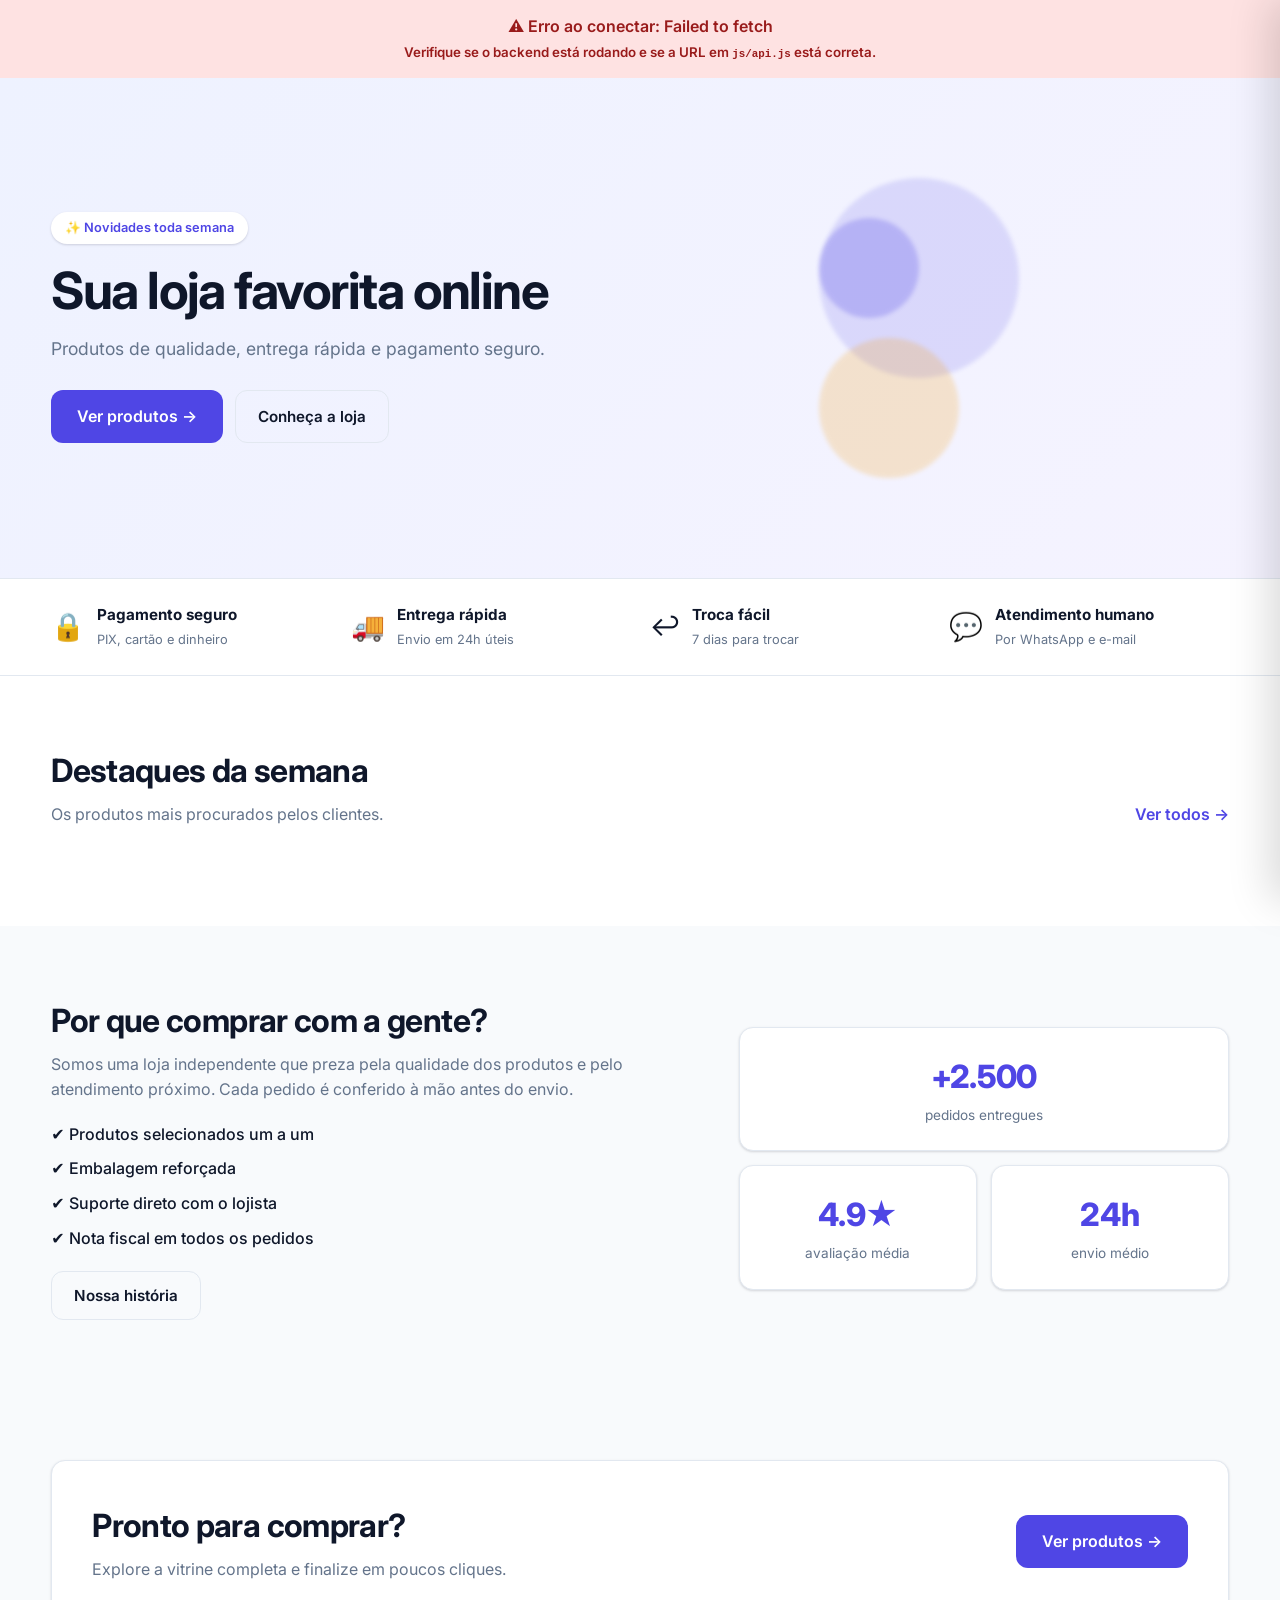
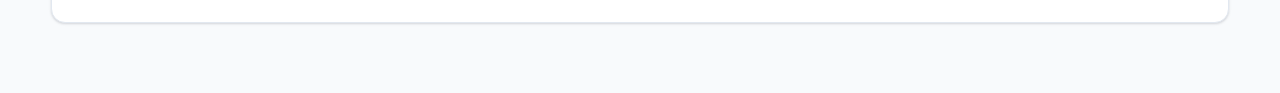
==== index.html @ f55ce015 "Primeira versão do site" ====
<!doctype html>
<html lang="pt-BR">
  <head>
    <meta charset="UTF-8" />
    <meta name="viewport" content="width=device-width, initial-scale=1.0" />
    <title>Início · Minha Loja</title>
    <link rel="preconnect" href="https://fonts.googleapis.com" />
    <link rel="preconnect" href="https://fonts.gstatic.com" crossorigin />
    <link
      href="https://fonts.googleapis.com/css2?family=Inter:wght@400;500;600;700;800&display=swap"
      rel="stylesheet"
    />
    <link rel="stylesheet" href="css/style.css" />
  </head>
  <body data-page="home">
    <header id="app-header"></header>

    <main>
      <section class="hero">
        <div class="container hero-inner">
          <div class="hero-text">
            <span class="badge">✨ Novidades toda semana</span>
            <h1 id="heroTitulo">Sua loja favorita online</h1>
            <p id="heroSlogan" class="muted">
              Produtos de qualidade, entrega rápida e pagamento seguro.
            </p>
            <div class="hero-actions">
              <a href="produtos.html" class="btn btn-lg">Ver produtos →</a>
              <a href="sobre.html" class="btn btn-ghost">Conheça a loja</a>
            </div>
          </div>
          <div class="hero-art" aria-hidden="true">
            <div class="hero-shape"></div>
            <div class="hero-shape s2"></div>
            <div class="hero-shape s3"></div>
          </div>
        </div>
      </section>

      <section class="trust">
        <div class="container trust-grid">
          <div class="trust-item">
            <span class="trust-ico">🔒</span>
            <div>
              <strong>Pagamento seguro</strong
              ><small>PIX, cartão e dinheiro</small>
            </div>
          </div>
          <div class="trust-item">
            <span class="trust-ico">🚚</span>
            <div>
              <strong>Entrega rápida</strong><small>Envio em 24h úteis</small>
            </div>
          </div>
          <div class="trust-item">
            <span class="trust-ico">↩️</span>
            <div>
              <strong>Troca fácil</strong><small>7 dias para trocar</small>
            </div>
          </div>
          <div class="trust-item">
            <span class="trust-ico">💬</span>
            <div>
              <strong>Atendimento humano</strong
              ><small>Por WhatsApp e e-mail</small>
            </div>
          </div>
        </div>
      </section>

      <section class="section">
        <div class="container">
          <div class="section-head">
            <div>
              <h2>Destaques da semana</h2>
              <p class="muted">Os produtos mais procurados pelos clientes.</p>
            </div>
            <a href="produtos.html" class="link">Ver todos →</a>
          </div>
          <div class="grid" id="homeGrid"></div>
        </div>
      </section>

      <section class="section alt">
        <div class="container sobre-mini">
          <div>
            <h2>Por que comprar com a gente?</h2>
            <p class="muted">
              Somos uma loja independente que preza pela qualidade dos produtos
              e pelo atendimento próximo. Cada pedido é conferido à mão antes do
              envio.
            </p>
            <ul class="checks">
              <li>✔ Produtos selecionados um a um</li>
              <li>✔ Embalagem reforçada</li>
              <li>✔ Suporte direto com o lojista</li>
              <li>✔ Nota fiscal em todos os pedidos</li>
            </ul>
            <a href="sobre.html" class="btn btn-ghost">Nossa história</a>
          </div>
          <div class="sobre-mini-art">
            <div class="stat">
              <strong>+2.500</strong><small>pedidos entregues</small>
            </div>
            <div class="stat">
              <strong>4.9★</strong><small>avaliação média</small>
            </div>
            <div class="stat">
              <strong>24h</strong><small>envio médio</small>
            </div>
          </div>
        </div>
      </section>

      <section class="section cta-section">
        <div class="container cta-box">
          <div>
            <h2>Pronto para comprar?</h2>
            <p class="muted">
              Explore a vitrine completa e finalize em poucos cliques.
            </p>
          </div>
          <a href="produtos.html" class="btn btn-lg">Ver produtos →</a>
        </div>
      </section>
    </main>

    <footer id="app-footer"></footer>
    <aside class="cart-drawer" id="cartDrawer" aria-hidden="true"></aside>
    <div class="overlay" id="overlay"></div>
    <div class="modal" id="modal" aria-hidden="true">
      <div class="modal-box" id="modalBox"></div>
    </div>

    <script src="js/api.js"></script>
    <script src="js/app.js"></script>
  </body>
</html>
---- css/style.css ----
/* ============ VARIÁVEIS ============ */
:root{
  --primaria:#4f46e5;
  --primaria-dark:#4338ca;
  --primaria-soft:#eef2ff;
  --destaque:#f59e0b;
  --sucesso:#10b981;
  --perigo:#ef4444;
  --bg:#ffffff;
  --bg-soft:#f8fafc;
  --bg-alt:#f1f5f9;
  --texto:#0f172a;
  --muted:#64748b;
  --borda:#e2e8f0;
  --raio:14px;
  --raio-sm:10px;
  --sombra-sm:0 1px 2px rgba(15,23,42,.06),0 1px 3px rgba(15,23,42,.1);
  --sombra:0 10px 30px rgba(15,23,42,.08);
  --sombra-lg:0 20px 50px rgba(15,23,42,.12);
  --trans:.2s ease;
}

*{box-sizing:border-box;margin:0;padding:0}
html{scroll-behavior:smooth}
body{
  font-family:'Inter',system-ui,-apple-system,"Segoe UI",Roboto,sans-serif;
  color:var(--texto);
  background:var(--bg);
  line-height:1.55;
  -webkit-font-smoothing:antialiased;
  /* CORREÇÃO CRÍTICA: Força o footer para o final da página */
  display: flex;
  flex-direction: column;
  min-height: 100vh;
}
main { flex: 1 0 auto; } /* Empurra o footer para baixo */

img{max-width:100%;display:block}
a{color:inherit;text-decoration:none}
button{font-family:inherit}
.container{width:min(1180px,92%);margin-inline:auto}
.muted{color:var(--muted)}
.small{font-size:.85rem}
.link{color:var(--primaria);font-weight:600;transition:var(--trans)}
.link:hover{color:var(--primaria-dark)}

/* ============ HEADER ============ */
.header{position:sticky;top:0;z-index:50;background:rgba(255,255,255,.92);backdrop-filter:blur(10px);border-bottom:1px solid var(--borda)}
.header-inner{display:flex;align-items:center;justify-content:space-between;gap:16px;padding:14px 0}
.logo{font-weight:800;font-size:1.35rem;color:var(--primaria);letter-spacing:-.02em}
.nav{display:flex;gap:4px;align-items:center}
.nav a{padding:9px 14px;border-radius:10px;font-weight:500;color:var(--muted);transition:var(--trans);font-size:.95rem}
.nav a:hover{background:var(--bg-soft);color:var(--texto)}
.nav a.active{background:var(--primaria-soft);color:var(--primaria);font-weight:600}
.cart-btn{position:relative;background:var(--primaria);color:#fff;border:0;border-radius:10px;padding:10px 16px;font-weight:600;cursor:pointer;transition:var(--trans);font-size:.95rem;display:flex;align-items:center;gap:8px}
.cart-btn:hover{background:var(--primaria-dark)}
.cart-count{background:#fff;color:var(--primaria);border-radius:999px;padding:1px 8px;font-size:.8rem;font-weight:700;min-width:22px;text-align:center}

/* ============ BOTÕES ============ */
.btn{display:inline-flex;align-items:center;justify-content:center;gap:8px;background:var(--primaria);color:#fff;border:0;padding:12px 22px;border-radius:12px;font-weight:600;cursor:pointer;transition:var(--trans);font-size:.95rem;text-align:center}
.btn:hover{background:var(--primaria-dark);transform:translateY(-1px);box-shadow:var(--sombra)}
.btn-lg{padding:14px 26px;font-size:1rem}
.btn-ghost{background:transparent;color:var(--texto);border:1px solid var(--borda)}
.btn-ghost:hover{background:var(--bg-soft);transform:none;box-shadow:none}
.btn-block{width:100%}
.btn:disabled{background:#cbd5e1;cursor:not-allowed;transform:none;box-shadow:none}
.btn-sm{padding:8px 14px;font-size:.85rem}

/* ============ HERO ============ */
.hero{background:linear-gradient(135deg,#eef2ff 0%,#f5f3ff 100%);padding:80px 0;overflow:hidden;position:relative}
.hero-inner{display:grid;grid-template-columns:1.1fr .9fr;gap:40px;align-items:center}
.badge{display:inline-block;background:#fff;color:var(--primaria);padding:6px 14px;border-radius:999px;font-size:.8rem;font-weight:600;margin-bottom:18px;box-shadow:var(--sombra-sm)}
.hero h1{font-size:clamp(2rem,4.5vw,3.2rem);line-height:1.1;letter-spacing:-.03em;margin-bottom:16px}
.hero p{font-size:1.1rem;margin-bottom:28px;max-width:500px}
.hero-actions{display:flex;gap:12px;flex-wrap:wrap}
.hero-art{position:relative;height:340px}
.hero-shape{position:absolute;border-radius:50%;filter:blur(2px);opacity:.9;animation:float 6s ease-in-out infinite;width:200px;height:200px;background:var(--primaria);top:20px;left:20%;opacity:.15}
.hero-shape.s2{width:140px;height:140px;background:var(--destaque);top:180px;right:10%;animation-delay:1s;opacity:.2}
.hero-shape.s3{width:100px;height:100px;background:var(--primaria);top:60px;right:30%;animation-delay:2s;opacity:.25}
@keyframes float{0%,100%{transform:translateY(0)}50%{transform:translateY(-15px)}}

/* ============ TRUST ============ */
.trust{border-top:1px solid var(--borda);border-bottom:1px solid var(--borda);background:#fff;padding:24px 0}
.trust-grid{display:grid;grid-template-columns:repeat(auto-fit,minmax(200px,1fr));gap:20px}
.trust-item{display:flex;align-items:center;gap:12px}
.trust-ico{font-size:1.7rem}
.trust-item strong{display:block;font-size:.95rem}
.trust-item small{color:var(--muted);font-size:.8rem}

/* ============ SEÇÕES ============ */
.section{padding:70px 0}
.section.alt{background:var(--bg-soft)}
.section-head{display:flex;justify-content:space-between;align-items:end;gap:20px;margin-bottom:30px;flex-wrap:wrap}
.section h2{font-size:clamp(1.5rem,3vw,2rem);letter-spacing:-.02em;margin-bottom:6px}
.section-head p{margin-top:2px}

/* ============ GRID PRODUTOS ============ */
.grid{display:grid;grid-template-columns:repeat(auto-fill,minmax(240px,1fr));gap:22px}
.card{border:1px solid var(--borda);border-radius:var(--raio);overflow:hidden;background:#fff;display:flex;flex-direction:column;cursor:pointer;transition:var(--trans)}
.card:hover{box-shadow:var(--sombra);transform:translateY(-3px);border-color:#c7d2fe}
.card-img{position:relative;aspect-ratio:1/1;background:linear-gradient(135deg,#eef2ff,#e0e7ff);overflow:hidden}
.card-img .ph{position:absolute;inset:0;display:flex;align-items:center;justify-content:center;font-size:3rem;font-weight:800;color:var(--primaria);opacity:.35}
.card-img img{position:absolute;inset:0;width:100%;height:100%;object-fit:cover;transition:var(--trans)}
.card:hover .card-img img{transform:scale(1.04)}
.tag{position:absolute;top:10px;right:10px;background:var(--perigo);color:#fff;padding:4px 10px;border-radius:999px;font-size:.75rem;font-weight:700}
.card-body{padding:16px;display:flex;flex-direction:column;gap:6px;flex:1}
.cat{font-size:.7rem;text-transform:uppercase;letter-spacing:.5px;color:var(--primaria);font-weight:700}
.card-body h3{font-size:1rem;line-height:1.3}
.desc{font-size:.85rem;color:var(--muted);display:-webkit-box;-webkit-line-clamp:2;-webkit-box-orient:vertical;overflow:hidden}
.card-foot{display:flex;justify-content:space-between;align-items:center;margin-top:auto;padding-top:10px;gap:8px}
.card-foot strong{font-size:1.2rem;color:var(--texto);font-weight:800}
.vazio{color:var(--muted);text-align:center;padding:40px}

/* ============ SOBRE MINI ============ */
.sobre-mini{display:grid;grid-template-columns:1.3fr 1fr;gap:50px;align-items:center}
.checks{list-style:none;margin:20px 0;display:flex;flex-direction:column;gap:10px}
.checks li{font-weight:500;color:var(--texto)}
.sobre-mini-art{display:grid;grid-template-columns:1fr 1fr;gap:14px}
.stat{background:#fff;border:1px solid var(--borda);border-radius:var(--raio);padding:24px;text-align:center;box-shadow:var(--sombra-sm)}
.stat:first-child{grid-column:1/-1}
.stat strong{display:block;font-size:2rem;color:var(--primaria);font-weight:800;letter-spacing:-.02em}
.stat small{color:var(--muted);font-size:.85rem}

/* ============ CTA ============ */
.cta-section{background:var(--bg-soft)}
.cta-box{display:flex;justify-content:space-between;align-items:center;gap:24px;background:#fff;padding:40px;border-radius:var(--raio);border:1px solid var(--borda);box-shadow:var(--sombra-sm);flex-wrap:wrap}

/* ============ PAGE HEAD ============ */
.page-head{background:var(--bg-soft);border-bottom:1px solid var(--borda);padding:50px 0 40px}
.page-head h1{font-size:clamp(1.8rem,3.5vw,2.6rem);letter-spacing:-.03em;margin-bottom:8px}
.page-head p{font-size:1.05rem}

/* ============ FILTROS ============ */
.filters{display:flex;gap:12px;flex-wrap:wrap;margin-bottom:20px}
.search-wrap{position:relative;flex:1;min-width:240px}
.search-ico{position:absolute;left:14px;top:50%;transform:translateY(-50%);opacity:.6}
.search-wrap input{width:100%;padding:12px 14px 12px 40px;border:1px solid var(--borda);border-radius:12px;font-size:.95rem;background:#fff;font-family:inherit}
.filters select{padding:12px 14px;border:1px solid var(--borda);border-radius:12px;font-size:.95rem;background:#fff;font-family:inherit;min-width:200px}
.filters input:focus,.filters select:focus{outline:2px solid var(--primaria);outline-offset:1px;border-color:transparent}

/* ============ SOBRE PAGE ============ */
.sobre-grid{display:grid;grid-template-columns:1.5fr 1fr;gap:50px;align-items:start}
.sobre-text h2{margin:30px 0 12px}
.sobre-text h2:first-child{margin-top:0}
.sobre-text p{color:#334155;margin-bottom:14px;line-height:1.7}
.values{display:grid;grid-template-columns:1fr 1fr;gap:14px;margin-top:20px}
.value{background:#fff;border:1px solid var(--borda);border-radius:var(--raio);padding:18px}
.value strong{display:block;margin-bottom:6px;color:var(--primaria)}
.value p{font-size:.9rem;margin:0;color:var(--muted)}
.sobre-aside{display:flex;flex-direction:column;gap:20px;position:sticky;top:90px}
.aside-card{background:#fff;border:1px solid var(--borda);border-radius:var(--raio);padding:22px;box-shadow:var(--sombra-sm)}
.aside-card h3{margin-bottom:14px;font-size:1.05rem}
.stats-list{list-style:none}
.stats-list li{display:flex;justify-content:space-between;padding:10px 0;border-bottom:1px solid var(--borda)}
.stats-list li:last-child{border:0}
.stats-list strong{color:var(--primaria);font-weight:800}
.aside-card p{margin-bottom:12px}

/* ============ BLOG ============ */
.blog-grid{display:grid;grid-template-columns:repeat(auto-fill,minmax(320px,1fr));gap:24px}
.post{background:#fff;border:1px solid var(--borda);border-radius:var(--raio);padding:26px;transition:var(--trans);display:flex;flex-direction:column}
.post:hover{box-shadow:var(--sombra);transform:translateY(-2px);border-color:#c7d2fe}
.post-meta{display:flex;gap:10px;align-items:center;margin-bottom:10px;font-size:.8rem;color:var(--muted)}
.post-meta .dot{width:4px;height:4px;background:var(--muted);border-radius:50%}
.post h3{margin-bottom:10px;font-size:1.15rem;line-height:1.35;letter-spacing:-.01em}
.post p{color:var(--muted);font-size:.92rem;flex:1}
.post-actions{margin-top:16px}
.post-actions button{background:none;border:0;color:var(--primaria);font-weight:600;cursor:pointer;padding:0;font-size:.9rem;transition:var(--trans)}
.post-actions button:hover{color:var(--primaria-dark)}

/* ============ CONTATO ============ */
.contato-grid{display:grid;grid-template-columns:1fr 1.3fr;gap:40px;align-items:start}
.contato-info{display:flex;flex-direction:column;gap:12px}
.info-card{display:flex;gap:14px;align-items:center;background:#fff;border:1px solid var(--borda);border-radius:var(--raio);padding:16px 18px;transition:var(--trans);cursor:pointer}
.info-card:hover{box-shadow:var(--sombra-sm);border-color:#c7d2fe}
.info-ico{font-size:1.5rem;flex-shrink:0}
.info-card strong{display:block;font-size:.95rem;margin-bottom:2px}
.info-card small{color:var(--muted);font-size:.83rem}
.form-card{background:#fff;border:1px solid var(--borda);border-radius:var(--raio);padding:30px;box-shadow:var(--sombra-sm)}
.form-card h2{margin-bottom:8px}
.field{display:flex;flex-direction:column;gap:6px;margin-bottom:14px}
.field label{font-size:.85rem;font-weight:600;color:var(--texto)}
.field input,.field textarea,.field select{padding:11px 14px;border:1px solid var(--borda);border-radius:10px;font-size:.95rem;font-family:inherit;background:#fff;transition:var(--trans);resize:vertical;width:100%}
.field input:focus,.field textarea:focus,.field select:focus{outline:none;border-color:var(--primaria);box-shadow:0 0 0 3px rgba(79,70,229,.12)}
.form-row{display:grid;grid-template-columns:1fr 1fr;gap:14px}

.faq{display:flex;flex-direction:column;gap:10px}
.faq details{background:#fff;border:1px solid var(--borda);border-radius:12px;padding:16px 20px;transition:var(--trans)}
.faq details[open]{box-shadow:var(--sombra-sm);border-color:#c7d2fe}
.faq summary{cursor:pointer;font-weight:600;list-style:none;display:flex;justify-content:space-between;align-items:center}
.faq summary::-webkit-details-marker{display:none}
.faq summary::after{content:"＋";font-size:1.1rem;color:var(--primaria);font-weight:700}
.faq details[open] summary::after{content:"−"}
.faq p{margin-top:12px;color:var(--muted);font-size:.92rem;line-height:1.6}

/* ============ CHECKOUT ============ */
.checkout-grid{display:grid;grid-template-columns:1.6fr 1fr;gap:24px;align-items:start}
.checkout-main{display:flex;flex-direction:column;gap:18px}
.checkout-card{background:#fff;border:1px solid var(--borda);border-radius:var(--raio);padding:24px;box-shadow:var(--sombra-sm)}
.checkout-card h2{font-size:1.1rem;margin-bottom:18px;letter-spacing:-.01em}

.co-item{display:flex;gap:14px;align-items:center;padding:12px 0;border-bottom:1px solid var(--borda)}
.co-item:last-child{border:0}
.co-item-img{width:60px;height:60px;border-radius:10px;background:linear-gradient(135deg,#eef2ff,#e0e7ff);flex-shrink:0;display:flex;align-items:center;justify-content:center;font-weight:800;color:var(--primaria);font-size:1.3rem;overflow:hidden}
.co-item-img img{width:100%;height:100%;object-fit:cover}
.co-item-info{flex:1}
.co-item-info strong{display:block;font-size:.95rem;margin-bottom:2px}
.co-item-info small{color:var(--muted);font-size:.83rem}
.co-item-price{font-weight:700}
.co-item-actions{display:flex;gap:4px;margin-top:6px}

.pay-grid{display:grid;grid-template-columns:repeat(auto-fit,minmax(140px,1fr));gap:10px}
.pay-grid.two{grid-template-columns:1fr 1fr}
.pay-opt{display:flex;gap:10px;align-items:center;border:1.5px solid var(--borda);border-radius:12px;padding:14px;cursor:pointer;transition:var(--trans);position:relative}
.pay-opt:hover{border-color:#c7d2fe;background:var(--bg-soft)}
.pay-opt input{position:absolute;opacity:0;pointer-events:none}
.pay-opt input:checked ~ .pay-ico{transform:scale(1.1)}
.pay-opt:has(input:checked){border-color:var(--primaria);background:var(--primaria-soft)}
.pay-ico{font-size:1.6rem;flex-shrink:0;transition:var(--trans)}
.pay-opt strong{display:block;font-size:.9rem}
.pay-opt small{color:var(--muted);font-size:.75rem}

.checkout-summary{background:#fff;border:1px solid var(--borda);border-radius:var(--raio);padding:24px;box-shadow:var(--sombra-sm);position:sticky;top:90px}
.checkout-summary h2{font-size:1.1rem;margin-bottom:16px}
.summary-row{display:flex;justify-content:space-between;padding:10px 0;color:var(--muted);font-size:.9rem;border-bottom:1px solid var(--borda)}
.summary-total{display:flex;justify-content:space-between;padding:16px 0;font-size:1.15rem;margin-bottom:12px}
.summary-total strong{font-size:1.4rem;color:var(--primaria)}

/* ============ CARRINHO DRAWER ============ */
.cart-drawer {
  position: fixed;
  top: 0;
  right: 0;
  height: 100vh;
  width: min(420px, 100%);
  background: #fff;
  z-index: 9999; /* Fica acima de tudo */
  display: flex;
  flex-direction: column;
  box-shadow: -10px 0 40px rgba(0,0,0,.15);
  transform: translateX(100%);
  transition: transform .3s ease;
}
.cart-drawer.open { transform: translateX(0); }

.cart-header { display: flex; justify-content: space-between; align-items: center; padding: 20px 22px; border-bottom: 1px solid var(--borda); }
.cart-header h3 { font-size: 1.1rem; }
.cart-header button { background: none; border: 0; font-size: 1.3rem; cursor: pointer; color: var(--muted); }
.cart-items { flex: 1; overflow-y: auto; padding: 16px 22px; display: flex; flex-direction: column; gap: 14px; }
.cart-item { display: flex; justify-content: space-between; align-items: center; gap: 10px; border-bottom: 1px solid var(--borda); padding-bottom: 12px; }
.cart-item small { display: block; color: var(--muted); font-size: .8rem; }
.qty { display: flex; align-items: center; gap: 6px; }
.qty button { width: 28px; height: 28px; border: 1px solid var(--borda); border-radius: 8px; background: #fff; cursor: pointer; font-weight: 700; transition: var(--trans); }
.qty button:hover { background: var(--bg-soft); }
.qty .del { color: var(--perigo); }
.cart-footer { padding: 18px 22px; border-top: 1px solid var(--borda); display: flex; flex-direction: column; gap: 10px; }
.cart-footer strong { font-size: 1.2rem; }

/* ============ OVERLAY / MODAL ============ */
.overlay { position: fixed; inset: 0; background: rgba(15,23,42,.6); z-index: 9998; opacity: 0; pointer-events: none; transition: .3s; }
.overlay.show { opacity: 1; pointer-events: auto; }

.modal { position: fixed; inset: 0; background: rgba(15,23,42,.6); z-index: 10000; display: flex; align-items: center; justify-content: center; padding: 20px; opacity: 0; pointer-events: none; transition: .25s; }
.modal.open { opacity: 1; pointer-events: auto; }
.modal-box { background: #fff; border-radius: var(--raio); max-width: 560px; width: 100%; max-height: 90vh; overflow-y: auto; padding: 28px; position: relative; display: flex; flex-direction: column; gap: 10px; box-shadow: var(--sombra-lg); }
.modal-box img { border-radius: var(--raio); max-height: 320px; object-fit: cover; width: 100%; }
.modal-close { position: absolute; top: 12px; right: 16px; background: none; border: 0; font-size: 1.3rem; cursor: pointer; color: var(--muted); }
.modal-box .preco { font-size: 1.5rem; font-weight: 800; color: var(--texto); margin: 6px 0; }
.estoque { font-size: .85rem; color: var(--muted); }

/* ============ FOOTER ============ */
.footer {
  background: #0f172a;
  color: #94a3b8;
  padding: 50px 0 24px;
  margin-top: auto; /* Empurra o footer para baixo se a página for curta */
  width: 100%;
}
.footer-grid{display:grid;grid-template-columns:1.5fr 1fr 1fr 1fr;gap:40px;margin-bottom:36px}
.footer h4{color:#fff;font-size:1rem;margin-bottom:14px}
.footer p{font-size:.88rem;line-height:1.6}
.footer ul{list-style:none;display:flex;flex-direction:column;gap:8px}
.footer ul a{font-size:.9rem;transition:var(--trans)}
.footer ul a:hover{color:#fff}
.footer-bottom{border-top:1px solid #1e293b;padding-top:22px;text-align:center;font-size:.85rem}

/* ============ RESPONSIVO ============ */
@media(max-width:900px){
  .hero-inner{grid-template-columns:1fr}
  .hero-art{display:none}
  .sobre-mini,.sobre-grid,.contato-grid,.checkout-grid{grid-template-columns:1fr}
  .sobre-aside,.checkout-summary{position:static}
  .footer-grid{grid-template-columns:1fr 1fr}
  .values{grid-template-columns:1fr}
}
@media(max-width:768px){
  .nav{display:none}
  .hero{padding:50px 0}
  .section{padding:50px 0}
  .form-row{grid-template-columns:1fr}
  .cta-box{padding:28px;flex-direction:column;align-items:flex-start}
  .footer-grid{grid-template-columns:1fr;gap:28px}
}
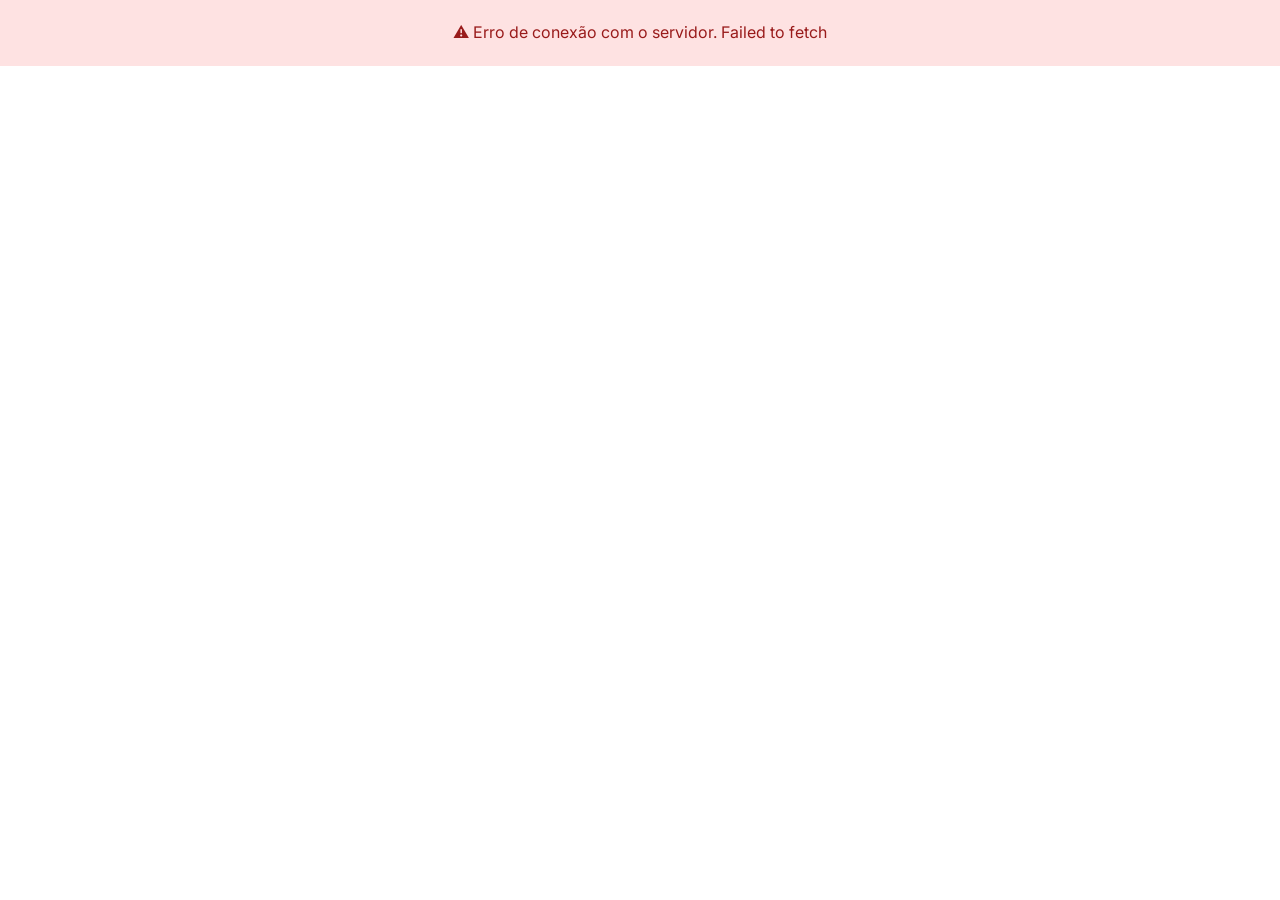
==== commit 5f585b81: "Melhorias visuais no frontend e correção de responsividade" ====
--- a/index.html
+++ b/index.html
@@ -6,10 +6,7 @@
     <title>Início · Minha Loja</title>
     <link rel="preconnect" href="https://fonts.googleapis.com" />
     <link rel="preconnect" href="https://fonts.gstatic.com" crossorigin />
-    <link
-      href="https://fonts.googleapis.com/css2?family=Inter:wght@400;500;600;700;800&display=swap"
-      rel="stylesheet"
-    />
+    <link href="https://fonts.googleapis.com/css2?family=Inter:wght@400;500;600;700;800&display=swap" rel="stylesheet" />
     <link rel="stylesheet" href="css/style.css" />
   </head>
   <body data-page="home">
@@ -26,13 +23,8 @@
             </p>
             <div class="hero-actions">
               <a href="produtos.html" class="btn btn-lg">Ver produtos →</a>
-              <a href="sobre.html" class="btn btn-ghost">Conheça a loja</a>
+              <a href="sobre.html" class="btn btn-ghost btn-lg">Conheça a loja</a>
             </div>
-          </div>
-          <div class="hero-art" aria-hidden="true">
-            <div class="hero-shape"></div>
-            <div class="hero-shape s2"></div>
-            <div class="hero-shape s3"></div>
           </div>
         </div>
       </section>
@@ -41,98 +33,44 @@
         <div class="container trust-grid">
           <div class="trust-item">
             <span class="trust-ico">🔒</span>
-            <div>
-              <strong>Pagamento seguro</strong
-              ><small>PIX, cartão e dinheiro</small>
-            </div>
+            <div><strong>Pagamento seguro</strong><br><small class="muted">PIX, cartão e dinheiro</small></div>
           </div>
           <div class="trust-item">
             <span class="trust-ico">🚚</span>
-            <div>
-              <strong>Entrega rápida</strong><small>Envio em 24h úteis</small>
-            </div>
+            <div><strong>Entrega rápida</strong><br><small class="muted">Envio em 24h úteis</small></div>
           </div>
           <div class="trust-item">
             <span class="trust-ico">↩️</span>
-            <div>
-              <strong>Troca fácil</strong><small>7 dias para trocar</small>
-            </div>
+            <div><strong>Troca fácil</strong><br><small class="muted">7 dias para trocar</small></div>
           </div>
           <div class="trust-item">
             <span class="trust-ico">💬</span>
-            <div>
-              <strong>Atendimento humano</strong
-              ><small>Por WhatsApp e e-mail</small>
-            </div>
+            <div><strong>Atendimento humano</strong><br><small class="muted">Por WhatsApp e e-mail</small></div>
           </div>
         </div>
       </section>
 
       <section class="section">
         <div class="container">
-          <div class="section-head">
+          <div style="display: flex; justify-content: space-between; align-items: flex-end; margin-bottom: 24px;">
             <div>
               <h2>Destaques da semana</h2>
               <p class="muted">Os produtos mais procurados pelos clientes.</p>
             </div>
-            <a href="produtos.html" class="link">Ver todos →</a>
+            <a href="produtos.html" style="color: var(--primaria); font-weight: 600;">Ver todos →</a>
           </div>
           <div class="grid" id="homeGrid"></div>
-        </div>
-      </section>
-
-      <section class="section alt">
-        <div class="container sobre-mini">
-          <div>
-            <h2>Por que comprar com a gente?</h2>
-            <p class="muted">
-              Somos uma loja independente que preza pela qualidade dos produtos
-              e pelo atendimento próximo. Cada pedido é conferido à mão antes do
-              envio.
-            </p>
-            <ul class="checks">
-              <li>✔ Produtos selecionados um a um</li>
-              <li>✔ Embalagem reforçada</li>
-              <li>✔ Suporte direto com o lojista</li>
-              <li>✔ Nota fiscal em todos os pedidos</li>
-            </ul>
-            <a href="sobre.html" class="btn btn-ghost">Nossa história</a>
-          </div>
-          <div class="sobre-mini-art">
-            <div class="stat">
-              <strong>+2.500</strong><small>pedidos entregues</small>
-            </div>
-            <div class="stat">
-              <strong>4.9★</strong><small>avaliação média</small>
-            </div>
-            <div class="stat">
-              <strong>24h</strong><small>envio médio</small>
-            </div>
-          </div>
-        </div>
-      </section>
-
-      <section class="section cta-section">
-        <div class="container cta-box">
-          <div>
-            <h2>Pronto para comprar?</h2>
-            <p class="muted">
-              Explore a vitrine completa e finalize em poucos cliques.
-            </p>
-          </div>
-          <a href="produtos.html" class="btn btn-lg">Ver produtos →</a>
         </div>
       </section>
     </main>
 
     <footer id="app-footer"></footer>
-    <aside class="cart-drawer" id="cartDrawer" aria-hidden="true"></aside>
+    
+    <aside class="cart-drawer" id="cartDrawer"></aside>
     <div class="overlay" id="overlay"></div>
-    <div class="modal" id="modal" aria-hidden="true">
-      <div class="modal-box" id="modalBox"></div>
-    </div>
+    <div class="modal" id="modal"><div class="modal-box" id="modalBox"></div></div>
 
     <script src="js/api.js"></script>
     <script src="js/app.js"></script>
   </body>
-</html>
+</html>
--- a/css/style.css
+++ b/css/style.css
@@ -1,303 +1,208 @@
-/* ============ VARIÁVEIS ============ */
-:root{
-  --primaria:#4f46e5;
-  --primaria-dark:#4338ca;
-  --primaria-soft:#eef2ff;
-  --destaque:#f59e0b;
-  --sucesso:#10b981;
-  --perigo:#ef4444;
-  --bg:#ffffff;
-  --bg-soft:#f8fafc;
-  --bg-alt:#f1f5f9;
-  --texto:#0f172a;
-  --muted:#64748b;
-  --borda:#e2e8f0;
-  --raio:14px;
-  --raio-sm:10px;
-  --sombra-sm:0 1px 2px rgba(15,23,42,.06),0 1px 3px rgba(15,23,42,.1);
-  --sombra:0 10px 30px rgba(15,23,42,.08);
-  --sombra-lg:0 20px 50px rgba(15,23,42,.12);
-  --trans:.2s ease;
-}
-
-*{box-sizing:border-box;margin:0;padding:0}
-html{scroll-behavior:smooth}
-body{
-  font-family:'Inter',system-ui,-apple-system,"Segoe UI",Roboto,sans-serif;
-  color:var(--texto);
-  background:var(--bg);
-  line-height:1.55;
-  -webkit-font-smoothing:antialiased;
-  /* CORREÇÃO CRÍTICA: Força o footer para o final da página */
+/* ============ VARIÁVEIS E RESET ============ */
+:root {
+  --primaria: #4f46e5;
+  --primaria-dark: #4338ca;
+  --primaria-soft: #eef2ff;
+  --destaque: #f59e0b;
+  --sucesso: #10b981;
+  --sucesso-soft: #ecfdf5;
+  --perigo: #ef4444;
+  --perigo-soft: #fef2f2;
+  --bg: #ffffff;
+  --bg-soft: #f8fafc;
+  --bg-alt: #f1f5f9;
+  --texto: #0f172a;
+  --muted: #64748b;
+  --borda: #e2e8f0;
+  --raio: 12px;
+  --raio-lg: 20px;
+  --sombra-sm: 0 1px 3px rgba(15, 23, 42, 0.05), 0 1px 2px rgba(15, 23, 42, 0.03);
+  --sombra: 0 4px 6px -1px rgba(15, 23, 42, 0.05), 0 2px 4px -2px rgba(15, 23, 42, 0.05);
+  --sombra-lg: 0 10px 15px -3px rgba(15, 23, 42, 0.08), 0 4px 6px -4px rgba(15, 23, 42, 0.05);
+  --trans: 0.2s ease-in-out;
+}
+
+* { box-sizing: border-box; margin: 0; padding: 0; }
+html { scroll-behavior: smooth; }
+
+body {
+  font-family: 'Inter', system-ui, -apple-system, sans-serif;
+  color: var(--texto);
+  background: var(--bg);
+  line-height: 1.6;
+  -webkit-font-smoothing: antialiased;
   display: flex;
   flex-direction: column;
   min-height: 100vh;
 }
-main { flex: 1 0 auto; } /* Empurra o footer para baixo */
-
-img{max-width:100%;display:block}
-a{color:inherit;text-decoration:none}
-button{font-family:inherit}
-.container{width:min(1180px,92%);margin-inline:auto}
-.muted{color:var(--muted)}
-.small{font-size:.85rem}
-.link{color:var(--primaria);font-weight:600;transition:var(--trans)}
-.link:hover{color:var(--primaria-dark)}
+
+main { flex: 1 0 auto; }
+img { max-width: 100%; display: block; }
+a { color: inherit; text-decoration: none; }
+button { font-family: inherit; cursor: pointer; border: none; background: none; }
+ul { list-style: none; }
+
+.container { width: min(1180px, 92%); margin-inline: auto; }
+.muted { color: var(--muted); }
+.small { font-size: 0.85rem; }
+.text-center { text-align: center; }
 
 /* ============ HEADER ============ */
-.header{position:sticky;top:0;z-index:50;background:rgba(255,255,255,.92);backdrop-filter:blur(10px);border-bottom:1px solid var(--borda)}
-.header-inner{display:flex;align-items:center;justify-content:space-between;gap:16px;padding:14px 0}
-.logo{font-weight:800;font-size:1.35rem;color:var(--primaria);letter-spacing:-.02em}
-.nav{display:flex;gap:4px;align-items:center}
-.nav a{padding:9px 14px;border-radius:10px;font-weight:500;color:var(--muted);transition:var(--trans);font-size:.95rem}
-.nav a:hover{background:var(--bg-soft);color:var(--texto)}
-.nav a.active{background:var(--primaria-soft);color:var(--primaria);font-weight:600}
-.cart-btn{position:relative;background:var(--primaria);color:#fff;border:0;border-radius:10px;padding:10px 16px;font-weight:600;cursor:pointer;transition:var(--trans);font-size:.95rem;display:flex;align-items:center;gap:8px}
-.cart-btn:hover{background:var(--primaria-dark)}
-.cart-count{background:#fff;color:var(--primaria);border-radius:999px;padding:1px 8px;font-size:.8rem;font-weight:700;min-width:22px;text-align:center}
+.header {
+  position: sticky; top: 0; z-index: 50;
+  background: rgba(255, 255, 255, 0.9);
+  backdrop-filter: blur(12px);
+  border-bottom: 1px solid var(--borda);
+}
+.header-inner { display: flex; align-items: center; justify-content: space-between; gap: 16px; padding: 16px 0; }
+.logo { font-weight: 800; font-size: 1.4rem; color: var(--primaria); letter-spacing: -0.03em; }
+.nav { display: flex; gap: 8px; align-items: center; }
+.nav a { padding: 8px 16px; border-radius: 999px; font-weight: 500; color: var(--muted); transition: var(--trans); font-size: 0.95rem; }
+.nav a:hover { background: var(--bg-soft); color: var(--texto); }
+.nav a.active { background: var(--primaria-soft); color: var(--primaria); font-weight: 600; }
+.cart-btn { display: flex; align-items: center; gap: 8px; background: var(--primaria); color: #fff; padding: 10px 20px; border-radius: 999px; font-weight: 600; transition: var(--trans); box-shadow: 0 4px 12px rgba(79, 70, 229, 0.2); }
+.cart-btn:hover { background: var(--primaria-dark); transform: translateY(-2px); }
+.cart-count { background: #fff; color: var(--primaria); border-radius: 999px; padding: 2px 8px; font-size: 0.8rem; font-weight: 800; min-width: 24px; text-align: center; }
 
 /* ============ BOTÕES ============ */
-.btn{display:inline-flex;align-items:center;justify-content:center;gap:8px;background:var(--primaria);color:#fff;border:0;padding:12px 22px;border-radius:12px;font-weight:600;cursor:pointer;transition:var(--trans);font-size:.95rem;text-align:center}
-.btn:hover{background:var(--primaria-dark);transform:translateY(-1px);box-shadow:var(--sombra)}
-.btn-lg{padding:14px 26px;font-size:1rem}
-.btn-ghost{background:transparent;color:var(--texto);border:1px solid var(--borda)}
-.btn-ghost:hover{background:var(--bg-soft);transform:none;box-shadow:none}
-.btn-block{width:100%}
-.btn:disabled{background:#cbd5e1;cursor:not-allowed;transform:none;box-shadow:none}
-.btn-sm{padding:8px 14px;font-size:.85rem}
-
-/* ============ HERO ============ */
-.hero{background:linear-gradient(135deg,#eef2ff 0%,#f5f3ff 100%);padding:80px 0;overflow:hidden;position:relative}
-.hero-inner{display:grid;grid-template-columns:1.1fr .9fr;gap:40px;align-items:center}
-.badge{display:inline-block;background:#fff;color:var(--primaria);padding:6px 14px;border-radius:999px;font-size:.8rem;font-weight:600;margin-bottom:18px;box-shadow:var(--sombra-sm)}
-.hero h1{font-size:clamp(2rem,4.5vw,3.2rem);line-height:1.1;letter-spacing:-.03em;margin-bottom:16px}
-.hero p{font-size:1.1rem;margin-bottom:28px;max-width:500px}
-.hero-actions{display:flex;gap:12px;flex-wrap:wrap}
-.hero-art{position:relative;height:340px}
-.hero-shape{position:absolute;border-radius:50%;filter:blur(2px);opacity:.9;animation:float 6s ease-in-out infinite;width:200px;height:200px;background:var(--primaria);top:20px;left:20%;opacity:.15}
-.hero-shape.s2{width:140px;height:140px;background:var(--destaque);top:180px;right:10%;animation-delay:1s;opacity:.2}
-.hero-shape.s3{width:100px;height:100px;background:var(--primaria);top:60px;right:30%;animation-delay:2s;opacity:.25}
-@keyframes float{0%,100%{transform:translateY(0)}50%{transform:translateY(-15px)}}
-
-/* ============ TRUST ============ */
-.trust{border-top:1px solid var(--borda);border-bottom:1px solid var(--borda);background:#fff;padding:24px 0}
-.trust-grid{display:grid;grid-template-columns:repeat(auto-fit,minmax(200px,1fr));gap:20px}
-.trust-item{display:flex;align-items:center;gap:12px}
-.trust-ico{font-size:1.7rem}
-.trust-item strong{display:block;font-size:.95rem}
-.trust-item small{color:var(--muted);font-size:.8rem}
-
-/* ============ SEÇÕES ============ */
-.section{padding:70px 0}
-.section.alt{background:var(--bg-soft)}
-.section-head{display:flex;justify-content:space-between;align-items:end;gap:20px;margin-bottom:30px;flex-wrap:wrap}
-.section h2{font-size:clamp(1.5rem,3vw,2rem);letter-spacing:-.02em;margin-bottom:6px}
-.section-head p{margin-top:2px}
-
-/* ============ GRID PRODUTOS ============ */
-.grid{display:grid;grid-template-columns:repeat(auto-fill,minmax(240px,1fr));gap:22px}
-.card{border:1px solid var(--borda);border-radius:var(--raio);overflow:hidden;background:#fff;display:flex;flex-direction:column;cursor:pointer;transition:var(--trans)}
-.card:hover{box-shadow:var(--sombra);transform:translateY(-3px);border-color:#c7d2fe}
-.card-img{position:relative;aspect-ratio:1/1;background:linear-gradient(135deg,#eef2ff,#e0e7ff);overflow:hidden}
-.card-img .ph{position:absolute;inset:0;display:flex;align-items:center;justify-content:center;font-size:3rem;font-weight:800;color:var(--primaria);opacity:.35}
-.card-img img{position:absolute;inset:0;width:100%;height:100%;object-fit:cover;transition:var(--trans)}
-.card:hover .card-img img{transform:scale(1.04)}
-.tag{position:absolute;top:10px;right:10px;background:var(--perigo);color:#fff;padding:4px 10px;border-radius:999px;font-size:.75rem;font-weight:700}
-.card-body{padding:16px;display:flex;flex-direction:column;gap:6px;flex:1}
-.cat{font-size:.7rem;text-transform:uppercase;letter-spacing:.5px;color:var(--primaria);font-weight:700}
-.card-body h3{font-size:1rem;line-height:1.3}
-.desc{font-size:.85rem;color:var(--muted);display:-webkit-box;-webkit-line-clamp:2;-webkit-box-orient:vertical;overflow:hidden}
-.card-foot{display:flex;justify-content:space-between;align-items:center;margin-top:auto;padding-top:10px;gap:8px}
-.card-foot strong{font-size:1.2rem;color:var(--texto);font-weight:800}
-.vazio{color:var(--muted);text-align:center;padding:40px}
-
-/* ============ SOBRE MINI ============ */
-.sobre-mini{display:grid;grid-template-columns:1.3fr 1fr;gap:50px;align-items:center}
-.checks{list-style:none;margin:20px 0;display:flex;flex-direction:column;gap:10px}
-.checks li{font-weight:500;color:var(--texto)}
-.sobre-mini-art{display:grid;grid-template-columns:1fr 1fr;gap:14px}
-.stat{background:#fff;border:1px solid var(--borda);border-radius:var(--raio);padding:24px;text-align:center;box-shadow:var(--sombra-sm)}
-.stat:first-child{grid-column:1/-1}
-.stat strong{display:block;font-size:2rem;color:var(--primaria);font-weight:800;letter-spacing:-.02em}
-.stat small{color:var(--muted);font-size:.85rem}
-
-/* ============ CTA ============ */
-.cta-section{background:var(--bg-soft)}
-.cta-box{display:flex;justify-content:space-between;align-items:center;gap:24px;background:#fff;padding:40px;border-radius:var(--raio);border:1px solid var(--borda);box-shadow:var(--sombra-sm);flex-wrap:wrap}
-
-/* ============ PAGE HEAD ============ */
-.page-head{background:var(--bg-soft);border-bottom:1px solid var(--borda);padding:50px 0 40px}
-.page-head h1{font-size:clamp(1.8rem,3.5vw,2.6rem);letter-spacing:-.03em;margin-bottom:8px}
-.page-head p{font-size:1.05rem}
-
-/* ============ FILTROS ============ */
-.filters{display:flex;gap:12px;flex-wrap:wrap;margin-bottom:20px}
-.search-wrap{position:relative;flex:1;min-width:240px}
-.search-ico{position:absolute;left:14px;top:50%;transform:translateY(-50%);opacity:.6}
-.search-wrap input{width:100%;padding:12px 14px 12px 40px;border:1px solid var(--borda);border-radius:12px;font-size:.95rem;background:#fff;font-family:inherit}
-.filters select{padding:12px 14px;border:1px solid var(--borda);border-radius:12px;font-size:.95rem;background:#fff;font-family:inherit;min-width:200px}
-.filters input:focus,.filters select:focus{outline:2px solid var(--primaria);outline-offset:1px;border-color:transparent}
-
-/* ============ SOBRE PAGE ============ */
-.sobre-grid{display:grid;grid-template-columns:1.5fr 1fr;gap:50px;align-items:start}
-.sobre-text h2{margin:30px 0 12px}
-.sobre-text h2:first-child{margin-top:0}
-.sobre-text p{color:#334155;margin-bottom:14px;line-height:1.7}
-.values{display:grid;grid-template-columns:1fr 1fr;gap:14px;margin-top:20px}
-.value{background:#fff;border:1px solid var(--borda);border-radius:var(--raio);padding:18px}
-.value strong{display:block;margin-bottom:6px;color:var(--primaria)}
-.value p{font-size:.9rem;margin:0;color:var(--muted)}
-.sobre-aside{display:flex;flex-direction:column;gap:20px;position:sticky;top:90px}
-.aside-card{background:#fff;border:1px solid var(--borda);border-radius:var(--raio);padding:22px;box-shadow:var(--sombra-sm)}
-.aside-card h3{margin-bottom:14px;font-size:1.05rem}
-.stats-list{list-style:none}
-.stats-list li{display:flex;justify-content:space-between;padding:10px 0;border-bottom:1px solid var(--borda)}
-.stats-list li:last-child{border:0}
-.stats-list strong{color:var(--primaria);font-weight:800}
-.aside-card p{margin-bottom:12px}
-
-/* ============ BLOG ============ */
-.blog-grid{display:grid;grid-template-columns:repeat(auto-fill,minmax(320px,1fr));gap:24px}
-.post{background:#fff;border:1px solid var(--borda);border-radius:var(--raio);padding:26px;transition:var(--trans);display:flex;flex-direction:column}
-.post:hover{box-shadow:var(--sombra);transform:translateY(-2px);border-color:#c7d2fe}
-.post-meta{display:flex;gap:10px;align-items:center;margin-bottom:10px;font-size:.8rem;color:var(--muted)}
-.post-meta .dot{width:4px;height:4px;background:var(--muted);border-radius:50%}
-.post h3{margin-bottom:10px;font-size:1.15rem;line-height:1.35;letter-spacing:-.01em}
-.post p{color:var(--muted);font-size:.92rem;flex:1}
-.post-actions{margin-top:16px}
-.post-actions button{background:none;border:0;color:var(--primaria);font-weight:600;cursor:pointer;padding:0;font-size:.9rem;transition:var(--trans)}
-.post-actions button:hover{color:var(--primaria-dark)}
-
-/* ============ CONTATO ============ */
-.contato-grid{display:grid;grid-template-columns:1fr 1.3fr;gap:40px;align-items:start}
-.contato-info{display:flex;flex-direction:column;gap:12px}
-.info-card{display:flex;gap:14px;align-items:center;background:#fff;border:1px solid var(--borda);border-radius:var(--raio);padding:16px 18px;transition:var(--trans);cursor:pointer}
-.info-card:hover{box-shadow:var(--sombra-sm);border-color:#c7d2fe}
-.info-ico{font-size:1.5rem;flex-shrink:0}
-.info-card strong{display:block;font-size:.95rem;margin-bottom:2px}
-.info-card small{color:var(--muted);font-size:.83rem}
-.form-card{background:#fff;border:1px solid var(--borda);border-radius:var(--raio);padding:30px;box-shadow:var(--sombra-sm)}
-.form-card h2{margin-bottom:8px}
-.field{display:flex;flex-direction:column;gap:6px;margin-bottom:14px}
-.field label{font-size:.85rem;font-weight:600;color:var(--texto)}
-.field input,.field textarea,.field select{padding:11px 14px;border:1px solid var(--borda);border-radius:10px;font-size:.95rem;font-family:inherit;background:#fff;transition:var(--trans);resize:vertical;width:100%}
-.field input:focus,.field textarea:focus,.field select:focus{outline:none;border-color:var(--primaria);box-shadow:0 0 0 3px rgba(79,70,229,.12)}
-.form-row{display:grid;grid-template-columns:1fr 1fr;gap:14px}
-
-.faq{display:flex;flex-direction:column;gap:10px}
-.faq details{background:#fff;border:1px solid var(--borda);border-radius:12px;padding:16px 20px;transition:var(--trans)}
-.faq details[open]{box-shadow:var(--sombra-sm);border-color:#c7d2fe}
-.faq summary{cursor:pointer;font-weight:600;list-style:none;display:flex;justify-content:space-between;align-items:center}
-.faq summary::-webkit-details-marker{display:none}
-.faq summary::after{content:"＋";font-size:1.1rem;color:var(--primaria);font-weight:700}
-.faq details[open] summary::after{content:"−"}
-.faq p{margin-top:12px;color:var(--muted);font-size:.92rem;line-height:1.6}
-
-/* ============ CHECKOUT ============ */
-.checkout-grid{display:grid;grid-template-columns:1.6fr 1fr;gap:24px;align-items:start}
-.checkout-main{display:flex;flex-direction:column;gap:18px}
-.checkout-card{background:#fff;border:1px solid var(--borda);border-radius:var(--raio);padding:24px;box-shadow:var(--sombra-sm)}
-.checkout-card h2{font-size:1.1rem;margin-bottom:18px;letter-spacing:-.01em}
-
-.co-item{display:flex;gap:14px;align-items:center;padding:12px 0;border-bottom:1px solid var(--borda)}
-.co-item:last-child{border:0}
-.co-item-img{width:60px;height:60px;border-radius:10px;background:linear-gradient(135deg,#eef2ff,#e0e7ff);flex-shrink:0;display:flex;align-items:center;justify-content:center;font-weight:800;color:var(--primaria);font-size:1.3rem;overflow:hidden}
-.co-item-img img{width:100%;height:100%;object-fit:cover}
-.co-item-info{flex:1}
-.co-item-info strong{display:block;font-size:.95rem;margin-bottom:2px}
-.co-item-info small{color:var(--muted);font-size:.83rem}
-.co-item-price{font-weight:700}
-.co-item-actions{display:flex;gap:4px;margin-top:6px}
-
-.pay-grid{display:grid;grid-template-columns:repeat(auto-fit,minmax(140px,1fr));gap:10px}
-.pay-grid.two{grid-template-columns:1fr 1fr}
-.pay-opt{display:flex;gap:10px;align-items:center;border:1.5px solid var(--borda);border-radius:12px;padding:14px;cursor:pointer;transition:var(--trans);position:relative}
-.pay-opt:hover{border-color:#c7d2fe;background:var(--bg-soft)}
-.pay-opt input{position:absolute;opacity:0;pointer-events:none}
-.pay-opt input:checked ~ .pay-ico{transform:scale(1.1)}
-.pay-opt:has(input:checked){border-color:var(--primaria);background:var(--primaria-soft)}
-.pay-ico{font-size:1.6rem;flex-shrink:0;transition:var(--trans)}
-.pay-opt strong{display:block;font-size:.9rem}
-.pay-opt small{color:var(--muted);font-size:.75rem}
-
-.checkout-summary{background:#fff;border:1px solid var(--borda);border-radius:var(--raio);padding:24px;box-shadow:var(--sombra-sm);position:sticky;top:90px}
-.checkout-summary h2{font-size:1.1rem;margin-bottom:16px}
-.summary-row{display:flex;justify-content:space-between;padding:10px 0;color:var(--muted);font-size:.9rem;border-bottom:1px solid var(--borda)}
-.summary-total{display:flex;justify-content:space-between;padding:16px 0;font-size:1.15rem;margin-bottom:12px}
-.summary-total strong{font-size:1.4rem;color:var(--primaria)}
+.btn { display: inline-flex; align-items: center; justify-content: center; gap: 8px; background: var(--primaria); color: #fff; padding: 12px 24px; border-radius: 999px; font-weight: 600; font-size: 0.95rem; transition: var(--trans); }
+.btn:hover { background: var(--primaria-dark); transform: translateY(-2px); box-shadow: 0 8px 20px rgba(79, 70, 229, 0.25); }
+.btn-ghost { background: transparent; color: var(--texto); border: 1px solid var(--borda); }
+.btn-ghost:hover { background: var(--bg-soft); transform: none; box-shadow: none; }
+.btn-block { width: 100%; }
+.btn:disabled { background: #cbd5e1; cursor: not-allowed; transform: none; box-shadow: none; }
+.btn-lg { padding: 16px 32px; font-size: 1.05rem; }
+
+/* ============ SEÇÕES E CARDS ============ */
+.section { padding: 80px 0; }
+.section.alt { background: var(--bg-soft); }
+.section h2 { font-size: clamp(1.6rem, 3vw, 2.2rem); letter-spacing: -0.03em; margin-bottom: 24px; }
+.grid { display: grid; grid-template-columns: repeat(auto-fill, minmax(260px, 1fr)); gap: 24px; }
+
+.card { border: 1px solid var(--borda); border-radius: var(--raio); overflow: hidden; background: #fff; display: flex; flex-direction: column; transition: var(--trans); cursor: pointer; }
+.card:hover { box-shadow: var(--sombra-lg); transform: translateY(-4px); border-color: #c7d2fe; }
+.card-img { position: relative; aspect-ratio: 1/1; background: linear-gradient(135deg, #eef2ff, #e0e7ff); overflow: hidden; }
+.card-img img { position: absolute; inset: 0; width: 100%; height: 100%; object-fit: cover; transition: transform 0.4s ease; }
+.card:hover .card-img img { transform: scale(1.05); }
+.tag { position: absolute; top: 12px; right: 12px; background: var(--perigo); color: #fff; padding: 4px 12px; border-radius: 999px; font-size: 0.75rem; font-weight: 700; box-shadow: 0 4px 12px rgba(239, 68, 68, 0.3); }
+.card-body { padding: 20px; display: flex; flex-direction: column; gap: 8px; flex: 1; }
+.card-cat { font-size: 0.75rem; text-transform: uppercase; color: var(--primaria); font-weight: 700; letter-spacing: 0.05em; }
+.card-body h3 { font-size: 1.1rem; line-height: 1.3; font-weight: 700; }
+.card-foot { display: flex; justify-content: space-between; align-items: center; margin-top: auto; padding-top: 16px; }
+.card-foot strong { font-size: 1.3rem; font-weight: 800; }
+
+/* ============ MODAIS ============ */
+.modal { position: fixed; inset: 0; background: rgba(15, 23, 42, 0.7); backdrop-filter: blur(4px); z-index: 10000; display: flex; align-items: center; justify-content: center; padding: 20px; opacity: 0; pointer-events: none; transition: var(--trans); }
+.modal.open { opacity: 1; pointer-events: auto; }
+.modal-box { background: #fff; border-radius: var(--raio-lg); max-width: 900px; width: 100%; max-height: 90vh; overflow-y: auto; position: relative; box-shadow: var(--sombra-lg); display: flex; flex-direction: column; }
+@media (min-width: 640px) { .modal-box { flex-direction: row; } }
+.modal-img-wrap { flex: 1; background: var(--bg-soft); min-height: 250px; position: relative; }
+.modal-img-wrap img { position: absolute; inset: 0; width: 100%; height: 100%; object-fit: cover; }
+.modal-info { flex: 1; padding: 32px; display: flex; flex-direction: column; gap: 12px; }
+.modal-close { position: absolute; top: 16px; right: 16px; width: 36px; height: 36px; background: #fff; border-radius: 50%; font-size: 1.2rem; display: flex; align-items: center; justify-content: center; cursor: pointer; color: var(--muted); box-shadow: var(--sombra-sm); transition: var(--trans); z-index: 10; }
+.modal-close:hover { background: var(--perigo); color: #fff; transform: rotate(90deg); }
+.modal-info h2 { font-size: 1.6rem; line-height: 1.2; }
+.modal-info .preco { font-size: 1.8rem; font-weight: 800; color: var(--primaria); }
+.modal-info .desc { color: var(--muted); font-size: 0.95rem; }
+
+/* Seletor de quantidade */
+.qty-selector { display: flex; align-items: center; border: 1px solid var(--borda); border-radius: 999px; width: fit-content; overflow: hidden; }
+.qty-selector button { width: 44px; height: 44px; font-size: 1.2rem; font-weight: 600; transition: var(--trans); }
+.qty-selector button:hover { background: var(--bg-soft); }
+.qty-selector input { width: 50px; height: 44px; text-align: center; border: none; font-size: 1rem; font-weight: 700; background: transparent; }
+
+/* Modal Pix */
+.pix-modal-box { flex-direction: column !important; max-width: 440px !important; text-align: center; }
+.pix-content { padding: 32px; }
+.pix-qr-img { width: 220px; height: 220px; margin: 20px auto; border: 2px solid var(--borda); border-radius: var(--raio); padding: 8px; }
+.pix-copia-cola-wrap { display: flex; gap: 8px; margin-top: 8px; }
+.pix-copia-cola-wrap input { flex: 1; padding: 12px; border: 1px solid var(--borda); border-radius: 8px; background: var(--bg-soft); font-size: 0.85rem; color: var(--muted); }
+.pix-status { margin-top: 24px; font-weight: 700; color: var(--destaque); font-size: 0.95rem; }
+
+/* ============ CHECKOUT E FORMULÁRIOS ============ */
+.checkout-grid { display: grid; grid-template-columns: 1.5fr 1fr; gap: 32px; align-items: start; }
+.checkout-card { background: #fff; border: 1px solid var(--borda); border-radius: var(--raio); padding: 32px; box-shadow: var(--sombra-sm); margin-bottom: 24px; }
+.checkout-card h2 { font-size: 1.2rem; margin-bottom: 24px; border-bottom: 1px solid var(--borda); padding-bottom: 12px; font-weight: 700; }
+
+.field { display: flex; flex-direction: column; gap: 6px; margin-bottom: 16px; }
+.field label { font-size: 0.85rem; font-weight: 600; color: var(--texto); }
+.field input, .field textarea, .field select { padding: 14px 16px; border: 1px solid var(--borda); border-radius: 8px; font-size: 1rem; font-family: inherit; background: var(--bg-soft); transition: var(--trans); width: 100%; }
+.field input:focus, .field textarea:focus, .field select:focus { outline: none; border-color: var(--primaria); background: #fff; box-shadow: 0 0 0 4px var(--primaria-soft); }
+.form-row { display: grid; grid-template-columns: 1fr 1fr; gap: 16px; }
+
+.pay-opt { display: flex; gap: 16px; align-items: center; border: 2px solid var(--borda); border-radius: var(--raio); padding: 16px; cursor: pointer; transition: var(--trans); position: relative; }
+.pay-opt:hover { background: var(--bg-soft); border-color: #c7d2fe; }
+.pay-opt input { position: absolute; opacity: 0; }
+.pay-opt:has(input:checked) { border-color: var(--primaria); background: var(--primaria-soft); }
+.pay-ico { font-size: 1.8rem; }
+.pay-opt strong { display: block; font-size: 1rem; }
+.pay-opt small { color: var(--muted); font-size: 0.8rem; }
+.pay-grid { display: grid; grid-template-columns: 1fr 1fr; gap: 16px; }
+
+.checkout-summary { background: #fff; border: 1px solid var(--borda); border-radius: var(--raio); padding: 32px; box-shadow: var(--sombra-sm); position: sticky; top: 100px; }
+.summary-row { display: flex; justify-content: space-between; padding: 12px 0; color: var(--muted); font-size: 0.95rem; border-bottom: 1px solid var(--bg-soft); }
+.summary-total { display: flex; justify-content: space-between; padding: 20px 0; font-size: 1.2rem; margin-bottom: 16px; font-weight: 700; }
+.summary-total strong { font-size: 1.5rem; color: var(--primaria); }
+.co-item { display: flex; gap: 16px; align-items: center; border-bottom: 1px solid var(--bg-soft); padding: 16px 0; }
+.co-item-img { width: 60px; height: 60px; border-radius: 8px; background: var(--bg-soft); overflow: hidden; flex-shrink: 0; }
+.co-item-img img { width: 100%; height: 100%; object-fit: cover; }
 
 /* ============ CARRINHO DRAWER ============ */
-.cart-drawer {
-  position: fixed;
-  top: 0;
-  right: 0;
-  height: 100vh;
-  width: min(420px, 100%);
-  background: #fff;
-  z-index: 9999; /* Fica acima de tudo */
-  display: flex;
-  flex-direction: column;
-  box-shadow: -10px 0 40px rgba(0,0,0,.15);
-  transform: translateX(100%);
-  transition: transform .3s ease;
-}
+.cart-drawer { position: fixed; top: 0; right: 0; height: 100vh; width: min(400px, 100%); background: #fff; z-index: 9999; display: flex; flex-direction: column; box-shadow: -20px 0 60px rgba(0,0,0,0.1); transform: translateX(100%); transition: transform 0.3s cubic-bezier(0.4, 0, 0.2, 1); }
 .cart-drawer.open { transform: translateX(0); }
-
-.cart-header { display: flex; justify-content: space-between; align-items: center; padding: 20px 22px; border-bottom: 1px solid var(--borda); }
-.cart-header h3 { font-size: 1.1rem; }
-.cart-header button { background: none; border: 0; font-size: 1.3rem; cursor: pointer; color: var(--muted); }
-.cart-items { flex: 1; overflow-y: auto; padding: 16px 22px; display: flex; flex-direction: column; gap: 14px; }
-.cart-item { display: flex; justify-content: space-between; align-items: center; gap: 10px; border-bottom: 1px solid var(--borda); padding-bottom: 12px; }
-.cart-item small { display: block; color: var(--muted); font-size: .8rem; }
-.qty { display: flex; align-items: center; gap: 6px; }
-.qty button { width: 28px; height: 28px; border: 1px solid var(--borda); border-radius: 8px; background: #fff; cursor: pointer; font-weight: 700; transition: var(--trans); }
+.cart-header { display: flex; justify-content: space-between; align-items: center; padding: 24px; border-bottom: 1px solid var(--borda); }
+.cart-header button { width: 32px; height: 32px; border-radius: 50%; background: var(--bg-soft); color: var(--muted); transition: var(--trans); }
+.cart-header button:hover { background: var(--perigo); color: #fff; }
+.cart-items { flex: 1; overflow-y: auto; padding: 24px; display: flex; flex-direction: column; gap: 16px; }
+.cart-item { display: flex; justify-content: space-between; align-items: center; gap: 12px; border-bottom: 1px solid var(--bg-soft); padding-bottom: 16px; }
+.cart-item small { color: var(--muted); font-size: 0.85rem; }
+.qty { display: flex; align-items: center; gap: 4px; }
+.qty button { width: 32px; height: 32px; border: 1px solid var(--borda); border-radius: 6px; font-weight: 700; transition: var(--trans); }
 .qty button:hover { background: var(--bg-soft); }
-.qty .del { color: var(--perigo); }
-.cart-footer { padding: 18px 22px; border-top: 1px solid var(--borda); display: flex; flex-direction: column; gap: 10px; }
-.cart-footer strong { font-size: 1.2rem; }
-
-/* ============ OVERLAY / MODAL ============ */
-.overlay { position: fixed; inset: 0; background: rgba(15,23,42,.6); z-index: 9998; opacity: 0; pointer-events: none; transition: .3s; }
+.qty .del { color: var(--perigo); border-color: transparent; }
+.qty .del:hover { background: var(--perigo-soft); }
+.cart-footer { padding: 24px; border-top: 1px solid var(--borda); background: var(--bg-soft); }
+
+.overlay { position: fixed; inset: 0; background: rgba(15, 23, 42, 0.6); backdrop-filter: blur(2px); z-index: 9998; opacity: 0; pointer-events: none; transition: var(--trans); }
 .overlay.show { opacity: 1; pointer-events: auto; }
 
-.modal { position: fixed; inset: 0; background: rgba(15,23,42,.6); z-index: 10000; display: flex; align-items: center; justify-content: center; padding: 20px; opacity: 0; pointer-events: none; transition: .25s; }
-.modal.open { opacity: 1; pointer-events: auto; }
-.modal-box { background: #fff; border-radius: var(--raio); max-width: 560px; width: 100%; max-height: 90vh; overflow-y: auto; padding: 28px; position: relative; display: flex; flex-direction: column; gap: 10px; box-shadow: var(--sombra-lg); }
-.modal-box img { border-radius: var(--raio); max-height: 320px; object-fit: cover; width: 100%; }
-.modal-close { position: absolute; top: 12px; right: 16px; background: none; border: 0; font-size: 1.3rem; cursor: pointer; color: var(--muted); }
-.modal-box .preco { font-size: 1.5rem; font-weight: 800; color: var(--texto); margin: 6px 0; }
-.estoque { font-size: .85rem; color: var(--muted); }
-
 /* ============ FOOTER ============ */
-.footer {
-  background: #0f172a;
-  color: #94a3b8;
-  padding: 50px 0 24px;
-  margin-top: auto; /* Empurra o footer para baixo se a página for curta */
-  width: 100%;
-}
-.footer-grid{display:grid;grid-template-columns:1.5fr 1fr 1fr 1fr;gap:40px;margin-bottom:36px}
-.footer h4{color:#fff;font-size:1rem;margin-bottom:14px}
-.footer p{font-size:.88rem;line-height:1.6}
-.footer ul{list-style:none;display:flex;flex-direction:column;gap:8px}
-.footer ul a{font-size:.9rem;transition:var(--trans)}
-.footer ul a:hover{color:#fff}
-.footer-bottom{border-top:1px solid #1e293b;padding-top:22px;text-align:center;font-size:.85rem}
-
-/* ============ RESPONSIVO ============ */
-@media(max-width:900px){
-  .hero-inner{grid-template-columns:1fr}
-  .hero-art{display:none}
-  .sobre-mini,.sobre-grid,.contato-grid,.checkout-grid{grid-template-columns:1fr}
-  .sobre-aside,.checkout-summary{position:static}
-  .footer-grid{grid-template-columns:1fr 1fr}
-  .values{grid-template-columns:1fr}
-}
-@media(max-width:768px){
-  .nav{display:none}
-  .hero{padding:50px 0}
-  .section{padding:50px 0}
-  .form-row{grid-template-columns:1fr}
-  .cta-box{padding:28px;flex-direction:column;align-items:flex-start}
-  .footer-grid{grid-template-columns:1fr;gap:28px}
+.footer { background: #0f172a; color: #94a3b8; padding: 60px 0 30px; margin-top: auto; }
+.footer-grid { display: grid; grid-template-columns: 1.5fr 1fr 1fr 1fr; gap: 40px; margin-bottom: 40px; }
+.footer h4 { color: #fff; font-size: 1.1rem; margin-bottom: 16px; }
+.footer p { font-size: 0.9rem; line-height: 1.7; }
+.footer ul { display: flex; flex-direction: column; gap: 10px; }
+.footer ul a { font-size: 0.9rem; transition: var(--trans); }
+.footer ul a:hover { color: #fff; }
+.footer-bottom { border-top: 1px solid #1e293b; padding-top: 24px; text-align: center; font-size: 0.85rem; }
+
+/* ============ UTILITÁRIOS DE PÁGINA ============ */
+.hero { padding: 80px 0; background: linear-gradient(135deg, var(--bg-soft), #fff); }
+.hero-inner { display: grid; grid-template-columns: 1fr 1fr; gap: 40px; align-items: center; }
+.badge { display: inline-block; padding: 6px 12px; border-radius: 999px; background: var(--primaria-soft); color: var(--primaria); font-weight: 600; font-size: 0.85rem; margin-bottom: 16px; }
+.hero h1 { font-size: clamp(2.5rem, 5vw, 3.5rem); line-height: 1.1; margin-bottom: 16px; letter-spacing: -0.03em; }
+.hero-actions { display: flex; gap: 16px; margin-top: 32px; }
+.trust { padding: 40px 0; background: #fff; border-bottom: 1px solid var(--borda); }
+.trust-grid { display: grid; grid-template-columns: repeat(4, 1fr); gap: 24px; }
+.trust-item { display: flex; align-items: center; gap: 12px; }
+.trust-ico { font-size: 2rem; }
+
+.page-head { padding: 60px 0 20px; text-align: center; }
+.page-head h1 { font-size: 2.5rem; letter-spacing: -0.03em; margin-bottom: 8px; }
+
+/* ============ TELAS MENORES ============ */
+@media (max-width: 992px) {
+  .hero-inner, .checkout-grid, .footer-grid { grid-template-columns: 1fr; }
+  .trust-grid { grid-template-columns: 1fr 1fr; }
+  .checkout-summary { position: static; }
+  .nav { display: none; } /* Esconde o menu em tablets/celulares (ideal: criar menu hamburger depois) */
+}
+
+@media (max-width: 600px) {
+  .form-row, .pay-grid { grid-template-columns: 1fr; }
+  .hero-actions { flex-direction: column; }
+  .trust-grid { grid-template-columns: 1fr; }
+  .modal-box { flex-direction: column; }
+  .modal-img-wrap { min-height: 200px; }
+  .section { padding: 40px 0; }
 }
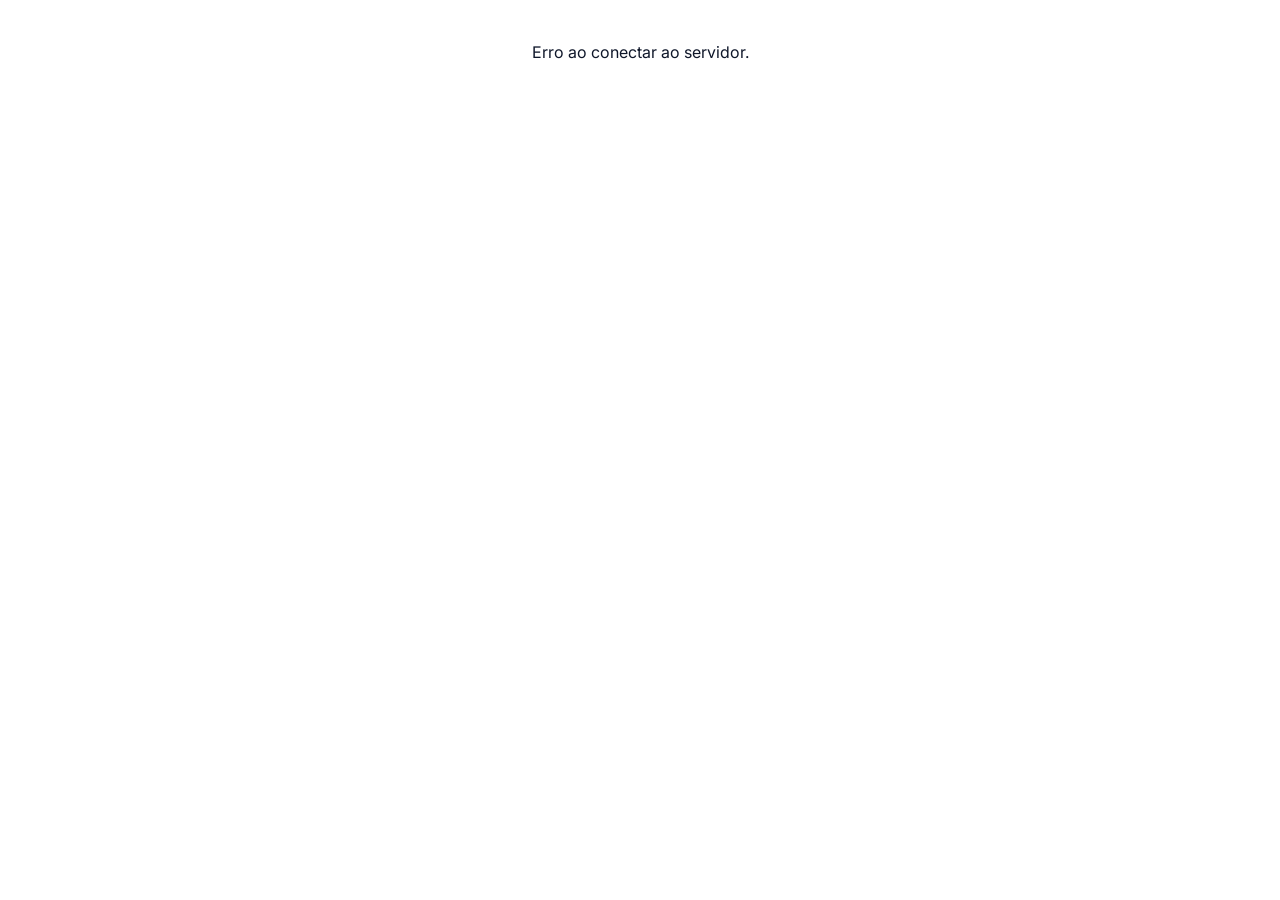
==== commit a6d774b0: "Refatoração completa: Novo Design System, Dark Mode, correções no Checkout, Resend API e WhatsApp do" ====
--- a/index.html
+++ b/index.html
@@ -4,58 +4,30 @@
     <meta charset="UTF-8" />
     <meta name="viewport" content="width=device-width, initial-scale=1.0" />
     <title>Início · Minha Loja</title>
-    <link rel="preconnect" href="https://fonts.googleapis.com" />
-    <link rel="preconnect" href="https://fonts.gstatic.com" crossorigin />
     <link href="https://fonts.googleapis.com/css2?family=Inter:wght@400;500;600;700;800&display=swap" rel="stylesheet" />
     <link rel="stylesheet" href="css/style.css" />
   </head>
   <body data-page="home">
     <header id="app-header"></header>
-
     <main>
-      <section class="hero">
-        <div class="container hero-inner">
-          <div class="hero-text">
-            <span class="badge">✨ Novidades toda semana</span>
-            <h1 id="heroTitulo">Sua loja favorita online</h1>
-            <p id="heroSlogan" class="muted">
-              Produtos de qualidade, entrega rápida e pagamento seguro.
-            </p>
-            <div class="hero-actions">
-              <a href="produtos.html" class="btn btn-lg">Ver produtos →</a>
-              <a href="sobre.html" class="btn btn-ghost btn-lg">Conheça a loja</a>
-            </div>
-          </div>
-        </div>
-      </section>
-
-      <section class="trust">
-        <div class="container trust-grid">
-          <div class="trust-item">
-            <span class="trust-ico">🔒</span>
-            <div><strong>Pagamento seguro</strong><br><small class="muted">PIX, cartão e dinheiro</small></div>
-          </div>
-          <div class="trust-item">
-            <span class="trust-ico">🚚</span>
-            <div><strong>Entrega rápida</strong><br><small class="muted">Envio em 24h úteis</small></div>
-          </div>
-          <div class="trust-item">
-            <span class="trust-ico">↩️</span>
-            <div><strong>Troca fácil</strong><br><small class="muted">7 dias para trocar</small></div>
-          </div>
-          <div class="trust-item">
-            <span class="trust-ico">💬</span>
-            <div><strong>Atendimento humano</strong><br><small class="muted">Por WhatsApp e e-mail</small></div>
+      <section class="section" style="background: linear-gradient(135deg, var(--bg-soft), var(--bg)); padding: 100px 0;">
+        <div class="container" style="max-width: 800px; text-align: center;">
+          <span class="badge" style="background: var(--primaria-soft); color: var(--primaria); padding: 8px 16px; border-radius: 999px; font-weight: 600; font-size: 0.9rem; margin-bottom: 24px; display: inline-block;">✨ Novidades toda semana</span>
+          <h1 id="heroTitulo" style="font-size: clamp(3rem, 6vw, 4.5rem); line-height: 1.1; margin-bottom: 24px; letter-spacing: -0.04em; color: var(--texto);">Sua loja favorita</h1>
+          <p id="heroSlogan" class="muted" style="font-size: 1.2rem; max-width: 600px; margin: 0 auto 40px;">Produtos de qualidade, entrega rápida e pagamento seguro.</p>
+          <div style="display: flex; gap: 16px; justify-content: center;">
+            <a href="produtos.html" class="btn" style="padding: 16px 32px; font-size: 1.1rem;">Ver Produtos</a>
+            <a href="sobre.html" class="btn-ghost btn" style="padding: 16px 32px; font-size: 1.1rem;">Conheça a Loja</a>
           </div>
         </div>
       </section>
 
       <section class="section">
         <div class="container">
-          <div style="display: flex; justify-content: space-between; align-items: flex-end; margin-bottom: 24px;">
+          <div style="display: flex; justify-content: space-between; align-items: flex-end; margin-bottom: 32px;">
             <div>
-              <h2>Destaques da semana</h2>
-              <p class="muted">Os produtos mais procurados pelos clientes.</p>
+              <h2 style="font-size: 2rem; letter-spacing: -0.03em;">Destaques da semana</h2>
+              <p class="muted">Os produtos mais procurados.</p>
             </div>
             <a href="produtos.html" style="color: var(--primaria); font-weight: 600;">Ver todos →</a>
           </div>
@@ -63,13 +35,10 @@
         </div>
       </section>
     </main>
-
     <footer id="app-footer"></footer>
-    
     <aside class="cart-drawer" id="cartDrawer"></aside>
     <div class="overlay" id="overlay"></div>
     <div class="modal" id="modal"><div class="modal-box" id="modalBox"></div></div>
-
     <script src="js/api.js"></script>
     <script src="js/app.js"></script>
   </body>
--- a/css/style.css
+++ b/css/style.css
@@ -1,4 +1,6 @@
-/* ============ VARIÁVEIS E RESET ============ */
+/* ============================================================
+   VARIÁVEIS E TEMAS (LIGHT / DARK)
+============================================================ */
 :root {
   --primaria: #4f46e5;
   --primaria-dark: #4338ca;
@@ -8,12 +10,14 @@
   --sucesso-soft: #ecfdf5;
   --perigo: #ef4444;
   --perigo-soft: #fef2f2;
+  
   --bg: #ffffff;
   --bg-soft: #f8fafc;
   --bg-alt: #f1f5f9;
   --texto: #0f172a;
   --muted: #64748b;
   --borda: #e2e8f0;
+  
   --raio: 12px;
   --raio-lg: 20px;
   --sombra-sm: 0 1px 3px rgba(15, 23, 42, 0.05), 0 1px 2px rgba(15, 23, 42, 0.03);
@@ -22,9 +26,26 @@
   --trans: 0.2s ease-in-out;
 }
 
+[data-theme="dark"] {
+  --bg: #0f172a;
+  --bg-soft: #1e293b;
+  --bg-alt: #020617;
+  --texto: #f8fafc;
+  --muted: #94a3b8;
+  --borda: #334155;
+  --primaria-soft: rgba(79, 70, 229, 0.2);
+  --sucesso-soft: rgba(16, 185, 129, 0.2);
+  --perigo-soft: rgba(239, 68, 68, 0.2);
+  --sombra-sm: 0 1px 3px rgba(0, 0, 0, 0.3);
+  --sombra: 0 4px 6px -1px rgba(0, 0, 0, 0.4);
+  --sombra-lg: 0 10px 15px -3px rgba(0, 0, 0, 0.5);
+}
+
+/* ============================================================
+   RESET E BASE
+============================================================ */
 * { box-sizing: border-box; margin: 0; padding: 0; }
 html { scroll-behavior: smooth; }
-
 body {
   font-family: 'Inter', system-ui, -apple-system, sans-serif;
   color: var(--texto);
@@ -34,54 +55,71 @@
   display: flex;
   flex-direction: column;
   min-height: 100vh;
-}
-
+  transition: background-color 0.3s, color 0.3s;
+}
 main { flex: 1 0 auto; }
 img { max-width: 100%; display: block; }
 a { color: inherit; text-decoration: none; }
 button { font-family: inherit; cursor: pointer; border: none; background: none; }
 ul { list-style: none; }
-
 .container { width: min(1180px, 92%); margin-inline: auto; }
 .muted { color: var(--muted); }
 .small { font-size: 0.85rem; }
 .text-center { text-align: center; }
 
-/* ============ HEADER ============ */
+/* Custom Scrollbar */
+::-webkit-scrollbar { width: 8px; height: 8px; }
+::-webkit-scrollbar-track { background: var(--bg-soft); }
+::-webkit-scrollbar-thumb { background: var(--borda); border-radius: 4px; }
+::-webkit-scrollbar-thumb:hover { background: var(--muted); }
+
+/* ============================================================
+   HEADER
+============================================================ */
 .header {
   position: sticky; top: 0; z-index: 50;
-  background: rgba(255, 255, 255, 0.9);
+  background: rgba(255, 255, 255, 0.85);
   backdrop-filter: blur(12px);
   border-bottom: 1px solid var(--borda);
 }
+[data-theme="dark"] .header { background: rgba(15, 23, 42, 0.85); }
+
 .header-inner { display: flex; align-items: center; justify-content: space-between; gap: 16px; padding: 16px 0; }
 .logo { font-weight: 800; font-size: 1.4rem; color: var(--primaria); letter-spacing: -0.03em; }
 .nav { display: flex; gap: 8px; align-items: center; }
 .nav a { padding: 8px 16px; border-radius: 999px; font-weight: 500; color: var(--muted); transition: var(--trans); font-size: 0.95rem; }
-.nav a:hover { background: var(--bg-soft); color: var(--texto); }
-.nav a.active { background: var(--primaria-soft); color: var(--primaria); font-weight: 600; }
+.nav a:hover, .nav a.active { background: var(--primaria-soft); color: var(--primaria); font-weight: 600; }
+
+.header-actions { display: flex; align-items: center; gap: 12px; }
+.icon-btn { width: 40px; height: 40px; border-radius: 50%; background: var(--bg-soft); color: var(--texto); display: flex; align-items: center; justify-content: center; transition: var(--trans); }
+.icon-btn:hover { background: var(--borda); }
 .cart-btn { display: flex; align-items: center; gap: 8px; background: var(--primaria); color: #fff; padding: 10px 20px; border-radius: 999px; font-weight: 600; transition: var(--trans); box-shadow: 0 4px 12px rgba(79, 70, 229, 0.2); }
 .cart-btn:hover { background: var(--primaria-dark); transform: translateY(-2px); }
 .cart-count { background: #fff; color: var(--primaria); border-radius: 999px; padding: 2px 8px; font-size: 0.8rem; font-weight: 800; min-width: 24px; text-align: center; }
 
-/* ============ BOTÕES ============ */
-.btn { display: inline-flex; align-items: center; justify-content: center; gap: 8px; background: var(--primaria); color: #fff; padding: 12px 24px; border-radius: 999px; font-weight: 600; font-size: 0.95rem; transition: var(--trans); }
+/* ============================================================
+   BOTÕES
+============================================================ */
+.btn { display: inline-flex; align-items: center; justify-content: center; gap: 8px; background: var(--primaria); color: #fff; padding: 12px 24px; border-radius: var(--raio); font-weight: 600; font-size: 0.95rem; transition: var(--trans); border: 1px solid transparent; }
 .btn:hover { background: var(--primaria-dark); transform: translateY(-2px); box-shadow: 0 8px 20px rgba(79, 70, 229, 0.25); }
 .btn-ghost { background: transparent; color: var(--texto); border: 1px solid var(--borda); }
 .btn-ghost:hover { background: var(--bg-soft); transform: none; box-shadow: none; }
 .btn-block { width: 100%; }
-.btn:disabled { background: #cbd5e1; cursor: not-allowed; transform: none; box-shadow: none; }
-.btn-lg { padding: 16px 32px; font-size: 1.05rem; }
-
-/* ============ SEÇÕES E CARDS ============ */
+.btn:disabled { background: var(--muted); color: var(--bg); cursor: not-allowed; transform: none; box-shadow: none; opacity: 0.7; }
+.btn-sm { padding: 8px 16px; font-size: 0.85rem; }
+
+/* ============================================================
+   PÁGINAS E CARDS
+============================================================ */
 .section { padding: 80px 0; }
 .section.alt { background: var(--bg-soft); }
-.section h2 { font-size: clamp(1.6rem, 3vw, 2.2rem); letter-spacing: -0.03em; margin-bottom: 24px; }
-.grid { display: grid; grid-template-columns: repeat(auto-fill, minmax(260px, 1fr)); gap: 24px; }
-
-.card { border: 1px solid var(--borda); border-radius: var(--raio); overflow: hidden; background: #fff; display: flex; flex-direction: column; transition: var(--trans); cursor: pointer; }
-.card:hover { box-shadow: var(--sombra-lg); transform: translateY(-4px); border-color: #c7d2fe; }
-.card-img { position: relative; aspect-ratio: 1/1; background: linear-gradient(135deg, #eef2ff, #e0e7ff); overflow: hidden; }
+.page-head { padding: 60px 0 20px; text-align: center; }
+.page-head h1 { font-size: 2.5rem; letter-spacing: -0.03em; margin-bottom: 8px; }
+
+.grid { display: grid; grid-template-columns: repeat(auto-fill, minmax(250px, 1fr)); gap: 24px; }
+.card { border: 1px solid var(--borda); border-radius: var(--raio-lg); overflow: hidden; background: var(--bg); display: flex; flex-direction: column; transition: var(--trans); cursor: pointer; position: relative; }
+.card:hover { box-shadow: var(--sombra-lg); transform: translateY(-4px); border-color: var(--primaria); }
+.card-img { position: relative; aspect-ratio: 1/1; background: var(--bg-alt); overflow: hidden; }
 .card-img img { position: absolute; inset: 0; width: 100%; height: 100%; object-fit: cover; transition: transform 0.4s ease; }
 .card:hover .card-img img { transform: scale(1.05); }
 .tag { position: absolute; top: 12px; right: 12px; background: var(--perigo); color: #fff; padding: 4px 12px; border-radius: 999px; font-size: 0.75rem; font-weight: 700; box-shadow: 0 4px 12px rgba(239, 68, 68, 0.3); }
@@ -91,118 +129,104 @@
 .card-foot { display: flex; justify-content: space-between; align-items: center; margin-top: auto; padding-top: 16px; }
 .card-foot strong { font-size: 1.3rem; font-weight: 800; }
 
-/* ============ MODAIS ============ */
+/* ============================================================
+   FORMULÁRIOS
+============================================================ */
+.checkout-card { background: var(--bg-soft); border: 1px solid var(--borda); border-radius: var(--raio-lg); padding: 32px; margin-bottom: 24px; }
+.checkout-card h2 { font-size: 1.2rem; margin-bottom: 24px; border-bottom: 1px solid var(--borda); padding-bottom: 12px; font-weight: 700; }
+.field { display: flex; flex-direction: column; gap: 6px; margin-bottom: 16px; }
+.field label { font-size: 0.85rem; font-weight: 600; color: var(--texto); }
+.field input, .field textarea, .field select { padding: 14px 16px; border: 1px solid var(--borda); border-radius: var(--raio); font-size: 1rem; font-family: inherit; background: var(--bg); color: var(--texto); transition: var(--trans); width: 100%; }
+.field textarea { resize: none; }
+.field input:focus, .field textarea:focus, .field select:focus { outline: none; border-color: var(--primaria); box-shadow: 0 0 0 4px var(--primaria-soft); }
+.form-row { display: grid; grid-template-columns: 1fr 1fr; gap: 16px; }
+
+/* ============================================================
+   CHECKOUT E CARRINHO
+============================================================ */
+.checkout-grid { display: grid; grid-template-columns: 1.5fr 1fr; gap: 32px; align-items: start; }
+.co-item { display: flex; gap: 16px; align-items: center; border-bottom: 1px solid var(--borda); padding: 16px 0; }
+.co-item-img { width: 60px; height: 60px; border-radius: var(--raio); background: var(--bg-alt); overflow: hidden; flex-shrink: 0; }
+.co-item-img img { width: 100%; height: 100%; object-fit: cover; }
+.del-btn { background: var(--perigo-soft); color: var(--perigo); padding: 10px; border-radius: 8px; transition: var(--trans); display: flex; align-items: center; justify-content: center; }
+.del-btn:hover { background: var(--perigo); color: #fff; }
+
+.checkout-summary { background: var(--bg-soft); border: 1px solid var(--borda); border-radius: var(--raio-lg); padding: 32px; position: sticky; top: 100px; }
+.summary-row { display: flex; justify-content: space-between; padding: 12px 0; color: var(--muted); font-size: 0.95rem; border-bottom: 1px solid var(--borda); }
+.summary-total { display: flex; justify-content: space-between; padding: 20px 0; font-size: 1.2rem; margin-bottom: 16px; font-weight: 700; }
+.summary-total strong { font-size: 1.5rem; color: var(--primaria); }
+
+.pay-grid { display: grid; grid-template-columns: 1fr 1fr; gap: 16px; }
+.pay-opt { display: flex; gap: 12px; align-items: center; border: 2px solid var(--borda); border-radius: var(--raio); padding: 16px; cursor: pointer; transition: var(--trans); background: var(--bg); }
+.pay-opt input { width: 20px; height: 20px; accent-color: var(--primaria); }
+.pay-opt:has(input:checked) { border-color: var(--primaria); background: var(--primaria-soft); }
+
+/* ============================================================
+   PÁGINA DE RECIBO
+============================================================ */
+.recibo-box { background: var(--bg-soft); border: 1px solid var(--borda); border-radius: var(--raio-lg); padding: 40px; max-width: 700px; margin: 0 auto; }
+.recibo-header { display: flex; justify-content: space-between; align-items: center; border-bottom: 2px dashed var(--borda); padding-bottom: 24px; margin-bottom: 24px; }
+.recibo-header h1 { font-size: 1.5rem; }
+.recibo-item { display: flex; justify-content: space-between; padding: 10px 0; border-bottom: 1px solid var(--borda); font-size: 0.95rem; }
+.recibo-total { display: flex; justify-content: space-between; font-size: 1.4rem; font-weight: 800; color: var(--primaria); margin-top: 16px; padding-top: 16px; }
+
+/* ============================================================
+   CARRINHO LATERAL (DRAWER)
+============================================================ */
+.cart-drawer { position: fixed; top: 0; right: 0; height: 100vh; width: min(400px, 100%); background: var(--bg); z-index: 9999; display: flex; flex-direction: column; box-shadow: -20px 0 60px rgba(0, 0, 0, 0.15); transform: translateX(100%); transition: transform 0.3s cubic-bezier(0.4, 0, 0.2, 1); }
+.cart-drawer.open { transform: translateX(0); }
+.cart-header { display: flex; justify-content: space-between; align-items: center; padding: 24px; border-bottom: 1px solid var(--borda); }
+.cart-items { flex: 1; overflow-y: auto; padding: 24px; display: flex; flex-direction: column; gap: 16px; }
+.cart-footer { padding: 24px; border-top: 1px solid var(--borda); background: var(--bg-soft); }
+.overlay { position: fixed; inset: 0; background: rgba(15, 23, 42, 0.6); backdrop-filter: blur(2px); z-index: 9998; opacity: 0; pointer-events: none; transition: var(--trans); }
+.overlay.show { opacity: 1; pointer-events: auto; }
+
+/* ============================================================
+   MODAIS
+============================================================ */
 .modal { position: fixed; inset: 0; background: rgba(15, 23, 42, 0.7); backdrop-filter: blur(4px); z-index: 10000; display: flex; align-items: center; justify-content: center; padding: 20px; opacity: 0; pointer-events: none; transition: var(--trans); }
 .modal.open { opacity: 1; pointer-events: auto; }
-.modal-box { background: #fff; border-radius: var(--raio-lg); max-width: 900px; width: 100%; max-height: 90vh; overflow-y: auto; position: relative; box-shadow: var(--sombra-lg); display: flex; flex-direction: column; }
-@media (min-width: 640px) { .modal-box { flex-direction: row; } }
-.modal-img-wrap { flex: 1; background: var(--bg-soft); min-height: 250px; position: relative; }
-.modal-img-wrap img { position: absolute; inset: 0; width: 100%; height: 100%; object-fit: cover; }
-.modal-info { flex: 1; padding: 32px; display: flex; flex-direction: column; gap: 12px; }
-.modal-close { position: absolute; top: 16px; right: 16px; width: 36px; height: 36px; background: #fff; border-radius: 50%; font-size: 1.2rem; display: flex; align-items: center; justify-content: center; cursor: pointer; color: var(--muted); box-shadow: var(--sombra-sm); transition: var(--trans); z-index: 10; }
+.modal-box { background: var(--bg); border-radius: var(--raio-lg); max-width: 900px; width: 100%; max-height: 90vh; overflow-y: auto; position: relative; box-shadow: var(--sombra-lg); display: flex; flex-direction: column; }
+.modal-close { position: absolute; top: 16px; right: 16px; width: 36px; height: 36px; background: var(--bg-soft); border-radius: 50%; font-size: 1.2rem; display: flex; align-items: center; justify-content: center; cursor: pointer; color: var(--texto); transition: var(--trans); z-index: 10; }
 .modal-close:hover { background: var(--perigo); color: #fff; transform: rotate(90deg); }
+.modal-info { padding: 32px; display: flex; flex-direction: column; gap: 12px; }
 .modal-info h2 { font-size: 1.6rem; line-height: 1.2; }
 .modal-info .preco { font-size: 1.8rem; font-weight: 800; color: var(--primaria); }
-.modal-info .desc { color: var(--muted); font-size: 0.95rem; }
-
-/* Seletor de quantidade */
-.qty-selector { display: flex; align-items: center; border: 1px solid var(--borda); border-radius: 999px; width: fit-content; overflow: hidden; }
-.qty-selector button { width: 44px; height: 44px; font-size: 1.2rem; font-weight: 600; transition: var(--trans); }
-.qty-selector button:hover { background: var(--bg-soft); }
-.qty-selector input { width: 50px; height: 44px; text-align: center; border: none; font-size: 1rem; font-weight: 700; background: transparent; }
-
-/* Modal Pix */
-.pix-modal-box { flex-direction: column !important; max-width: 440px !important; text-align: center; }
-.pix-content { padding: 32px; }
-.pix-qr-img { width: 220px; height: 220px; margin: 20px auto; border: 2px solid var(--borda); border-radius: var(--raio); padding: 8px; }
+
+.pix-qr-img { width: 200px; height: 200px; margin: 20px auto; border: 2px solid var(--borda); border-radius: var(--raio); padding: 8px; background: #fff; }
 .pix-copia-cola-wrap { display: flex; gap: 8px; margin-top: 8px; }
 .pix-copia-cola-wrap input { flex: 1; padding: 12px; border: 1px solid var(--borda); border-radius: 8px; background: var(--bg-soft); font-size: 0.85rem; color: var(--muted); }
-.pix-status { margin-top: 24px; font-weight: 700; color: var(--destaque); font-size: 0.95rem; }
-
-/* ============ CHECKOUT E FORMULÁRIOS ============ */
-.checkout-grid { display: grid; grid-template-columns: 1.5fr 1fr; gap: 32px; align-items: start; }
-.checkout-card { background: #fff; border: 1px solid var(--borda); border-radius: var(--raio); padding: 32px; box-shadow: var(--sombra-sm); margin-bottom: 24px; }
-.checkout-card h2 { font-size: 1.2rem; margin-bottom: 24px; border-bottom: 1px solid var(--borda); padding-bottom: 12px; font-weight: 700; }
-
-.field { display: flex; flex-direction: column; gap: 6px; margin-bottom: 16px; }
-.field label { font-size: 0.85rem; font-weight: 600; color: var(--texto); }
-.field input, .field textarea, .field select { padding: 14px 16px; border: 1px solid var(--borda); border-radius: 8px; font-size: 1rem; font-family: inherit; background: var(--bg-soft); transition: var(--trans); width: 100%; }
-.field input:focus, .field textarea:focus, .field select:focus { outline: none; border-color: var(--primaria); background: #fff; box-shadow: 0 0 0 4px var(--primaria-soft); }
-.form-row { display: grid; grid-template-columns: 1fr 1fr; gap: 16px; }
-
-.pay-opt { display: flex; gap: 16px; align-items: center; border: 2px solid var(--borda); border-radius: var(--raio); padding: 16px; cursor: pointer; transition: var(--trans); position: relative; }
-.pay-opt:hover { background: var(--bg-soft); border-color: #c7d2fe; }
-.pay-opt input { position: absolute; opacity: 0; }
-.pay-opt:has(input:checked) { border-color: var(--primaria); background: var(--primaria-soft); }
-.pay-ico { font-size: 1.8rem; }
-.pay-opt strong { display: block; font-size: 1rem; }
-.pay-opt small { color: var(--muted); font-size: 0.8rem; }
-.pay-grid { display: grid; grid-template-columns: 1fr 1fr; gap: 16px; }
-
-.checkout-summary { background: #fff; border: 1px solid var(--borda); border-radius: var(--raio); padding: 32px; box-shadow: var(--sombra-sm); position: sticky; top: 100px; }
-.summary-row { display: flex; justify-content: space-between; padding: 12px 0; color: var(--muted); font-size: 0.95rem; border-bottom: 1px solid var(--bg-soft); }
-.summary-total { display: flex; justify-content: space-between; padding: 20px 0; font-size: 1.2rem; margin-bottom: 16px; font-weight: 700; }
-.summary-total strong { font-size: 1.5rem; color: var(--primaria); }
-.co-item { display: flex; gap: 16px; align-items: center; border-bottom: 1px solid var(--bg-soft); padding: 16px 0; }
-.co-item-img { width: 60px; height: 60px; border-radius: 8px; background: var(--bg-soft); overflow: hidden; flex-shrink: 0; }
-.co-item-img img { width: 100%; height: 100%; object-fit: cover; }
-
-/* ============ CARRINHO DRAWER ============ */
-.cart-drawer { position: fixed; top: 0; right: 0; height: 100vh; width: min(400px, 100%); background: #fff; z-index: 9999; display: flex; flex-direction: column; box-shadow: -20px 0 60px rgba(0,0,0,0.1); transform: translateX(100%); transition: transform 0.3s cubic-bezier(0.4, 0, 0.2, 1); }
-.cart-drawer.open { transform: translateX(0); }
-.cart-header { display: flex; justify-content: space-between; align-items: center; padding: 24px; border-bottom: 1px solid var(--borda); }
-.cart-header button { width: 32px; height: 32px; border-radius: 50%; background: var(--bg-soft); color: var(--muted); transition: var(--trans); }
-.cart-header button:hover { background: var(--perigo); color: #fff; }
-.cart-items { flex: 1; overflow-y: auto; padding: 24px; display: flex; flex-direction: column; gap: 16px; }
-.cart-item { display: flex; justify-content: space-between; align-items: center; gap: 12px; border-bottom: 1px solid var(--bg-soft); padding-bottom: 16px; }
-.cart-item small { color: var(--muted); font-size: 0.85rem; }
-.qty { display: flex; align-items: center; gap: 4px; }
-.qty button { width: 32px; height: 32px; border: 1px solid var(--borda); border-radius: 6px; font-weight: 700; transition: var(--trans); }
-.qty button:hover { background: var(--bg-soft); }
-.qty .del { color: var(--perigo); border-color: transparent; }
-.qty .del:hover { background: var(--perigo-soft); }
-.cart-footer { padding: 24px; border-top: 1px solid var(--borda); background: var(--bg-soft); }
-
-.overlay { position: fixed; inset: 0; background: rgba(15, 23, 42, 0.6); backdrop-filter: blur(2px); z-index: 9998; opacity: 0; pointer-events: none; transition: var(--trans); }
-.overlay.show { opacity: 1; pointer-events: auto; }
-
-/* ============ FOOTER ============ */
+
+/* ============================================================
+   TOASTS (NOTIFICAÇÕES)
+============================================================ */
+#toast-container { position: fixed; bottom: 20px; right: 20px; z-index: 99999; display: flex; flex-direction: column; gap: 10px; }
+.toast { background: var(--bg); color: var(--texto); border: 1px solid var(--borda); padding: 16px 24px; border-radius: var(--raio); box-shadow: var(--sombra-lg); display: flex; align-items: center; gap: 12px; animation: slideIn 0.3s ease; }
+.toast.success { border-left: 4px solid var(--sucesso); }
+.toast.error { border-left: 4px solid var(--perigo); }
+@keyframes slideIn { from { transform: translateX(100%); opacity: 0; } to { transform: translateX(0); opacity: 1; } }
+
+/* ============================================================
+   FOOTER
+============================================================ */
 .footer { background: #0f172a; color: #94a3b8; padding: 60px 0 30px; margin-top: auto; }
 .footer-grid { display: grid; grid-template-columns: 1.5fr 1fr 1fr 1fr; gap: 40px; margin-bottom: 40px; }
 .footer h4 { color: #fff; font-size: 1.1rem; margin-bottom: 16px; }
-.footer p { font-size: 0.9rem; line-height: 1.7; }
-.footer ul { display: flex; flex-direction: column; gap: 10px; }
-.footer ul a { font-size: 0.9rem; transition: var(--trans); }
+.footer p, .footer ul a { font-size: 0.9rem; line-height: 1.7; transition: var(--trans); }
 .footer ul a:hover { color: #fff; }
 .footer-bottom { border-top: 1px solid #1e293b; padding-top: 24px; text-align: center; font-size: 0.85rem; }
 
-/* ============ UTILITÁRIOS DE PÁGINA ============ */
-.hero { padding: 80px 0; background: linear-gradient(135deg, var(--bg-soft), #fff); }
-.hero-inner { display: grid; grid-template-columns: 1fr 1fr; gap: 40px; align-items: center; }
-.badge { display: inline-block; padding: 6px 12px; border-radius: 999px; background: var(--primaria-soft); color: var(--primaria); font-weight: 600; font-size: 0.85rem; margin-bottom: 16px; }
-.hero h1 { font-size: clamp(2.5rem, 5vw, 3.5rem); line-height: 1.1; margin-bottom: 16px; letter-spacing: -0.03em; }
-.hero-actions { display: flex; gap: 16px; margin-top: 32px; }
-.trust { padding: 40px 0; background: #fff; border-bottom: 1px solid var(--borda); }
-.trust-grid { display: grid; grid-template-columns: repeat(4, 1fr); gap: 24px; }
-.trust-item { display: flex; align-items: center; gap: 12px; }
-.trust-ico { font-size: 2rem; }
-
-.page-head { padding: 60px 0 20px; text-align: center; }
-.page-head h1 { font-size: 2.5rem; letter-spacing: -0.03em; margin-bottom: 8px; }
-
-/* ============ TELAS MENORES ============ */
+/* ============================================================
+   RESPONSIVIDADE
+============================================================ */
 @media (max-width: 992px) {
-  .hero-inner, .checkout-grid, .footer-grid { grid-template-columns: 1fr; }
-  .trust-grid { grid-template-columns: 1fr 1fr; }
+  .checkout-grid, .footer-grid { grid-template-columns: 1fr; }
   .checkout-summary { position: static; }
-  .nav { display: none; } /* Esconde o menu em tablets/celulares (ideal: criar menu hamburger depois) */
-}
-
+  .nav { display: none; }
+  .header-inner { justify-content: space-between; }
+}
 @media (max-width: 600px) {
   .form-row, .pay-grid { grid-template-columns: 1fr; }
-  .hero-actions { flex-direction: column; }
-  .trust-grid { grid-template-columns: 1fr; }
-  .modal-box { flex-direction: column; }
-  .modal-img-wrap { min-height: 200px; }
   .section { padding: 40px 0; }
+  .checkout-card, .recibo-box { padding: 20px; }
 }
